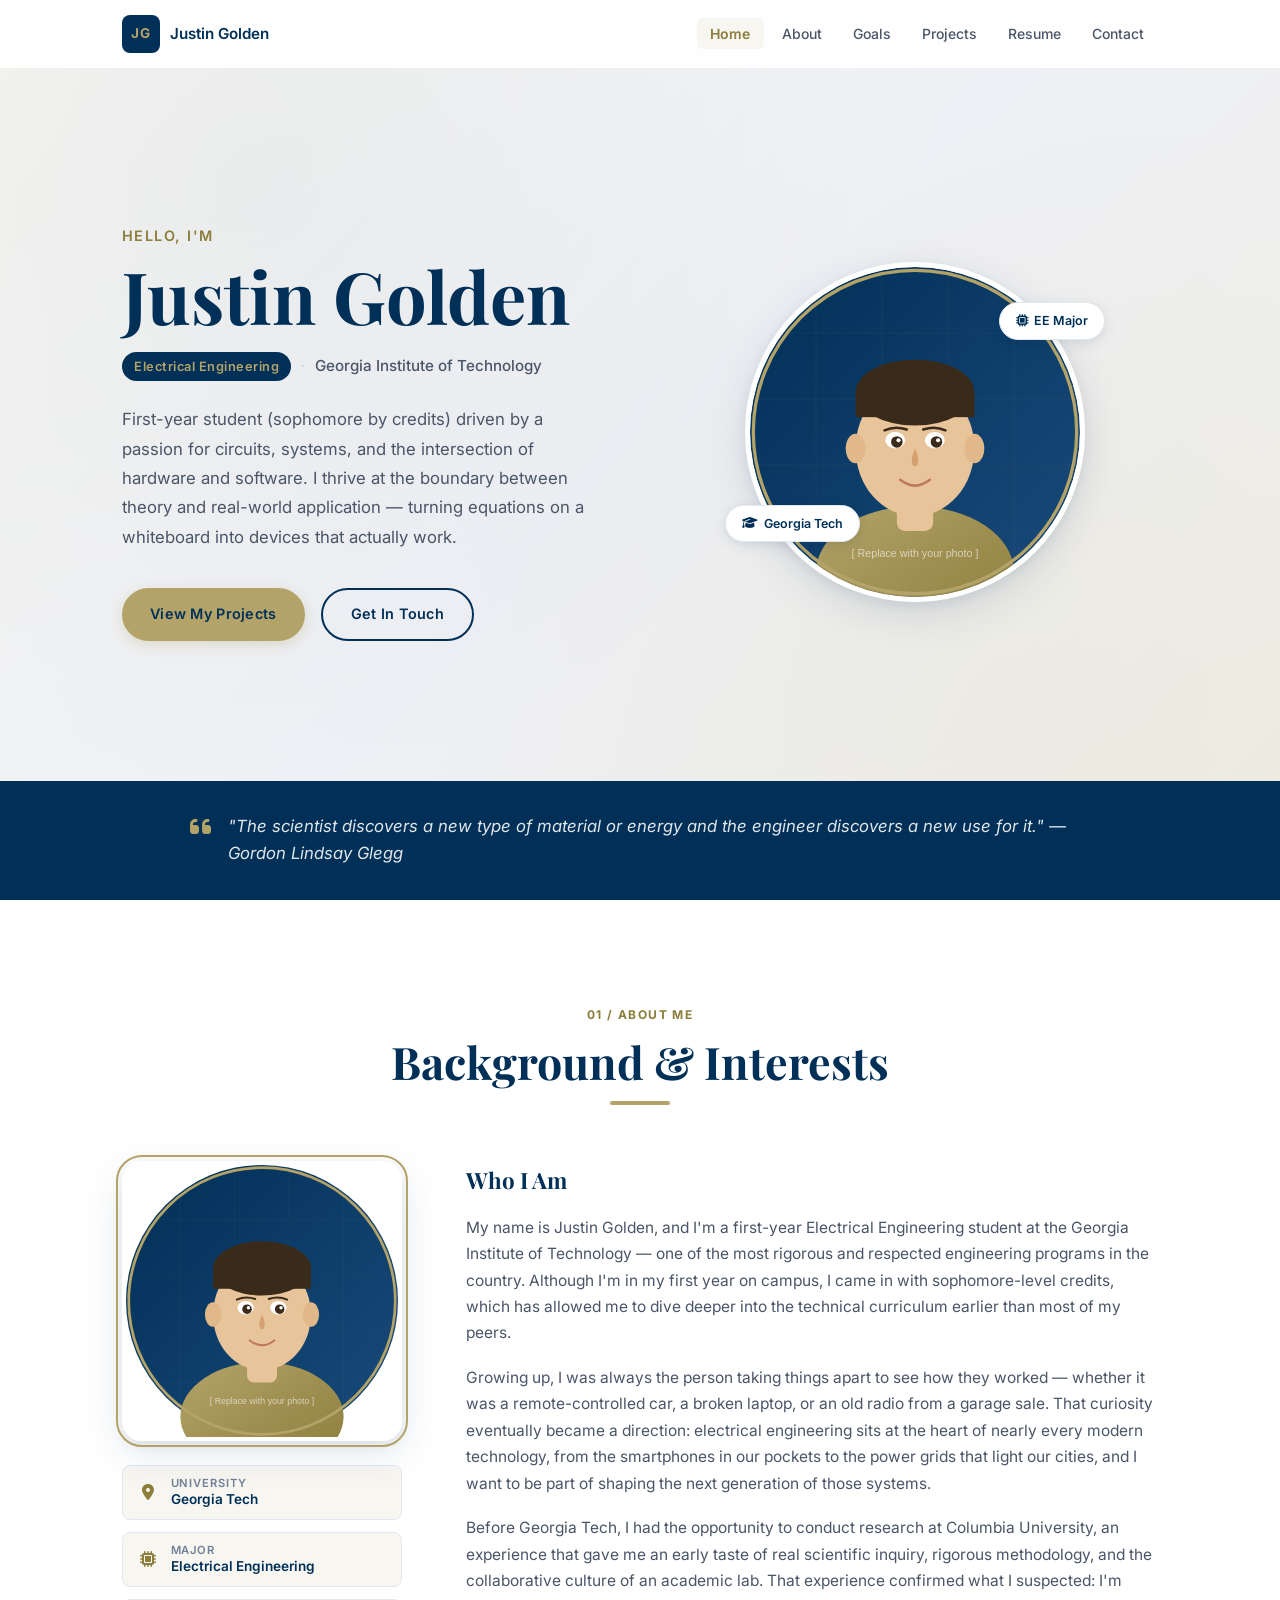
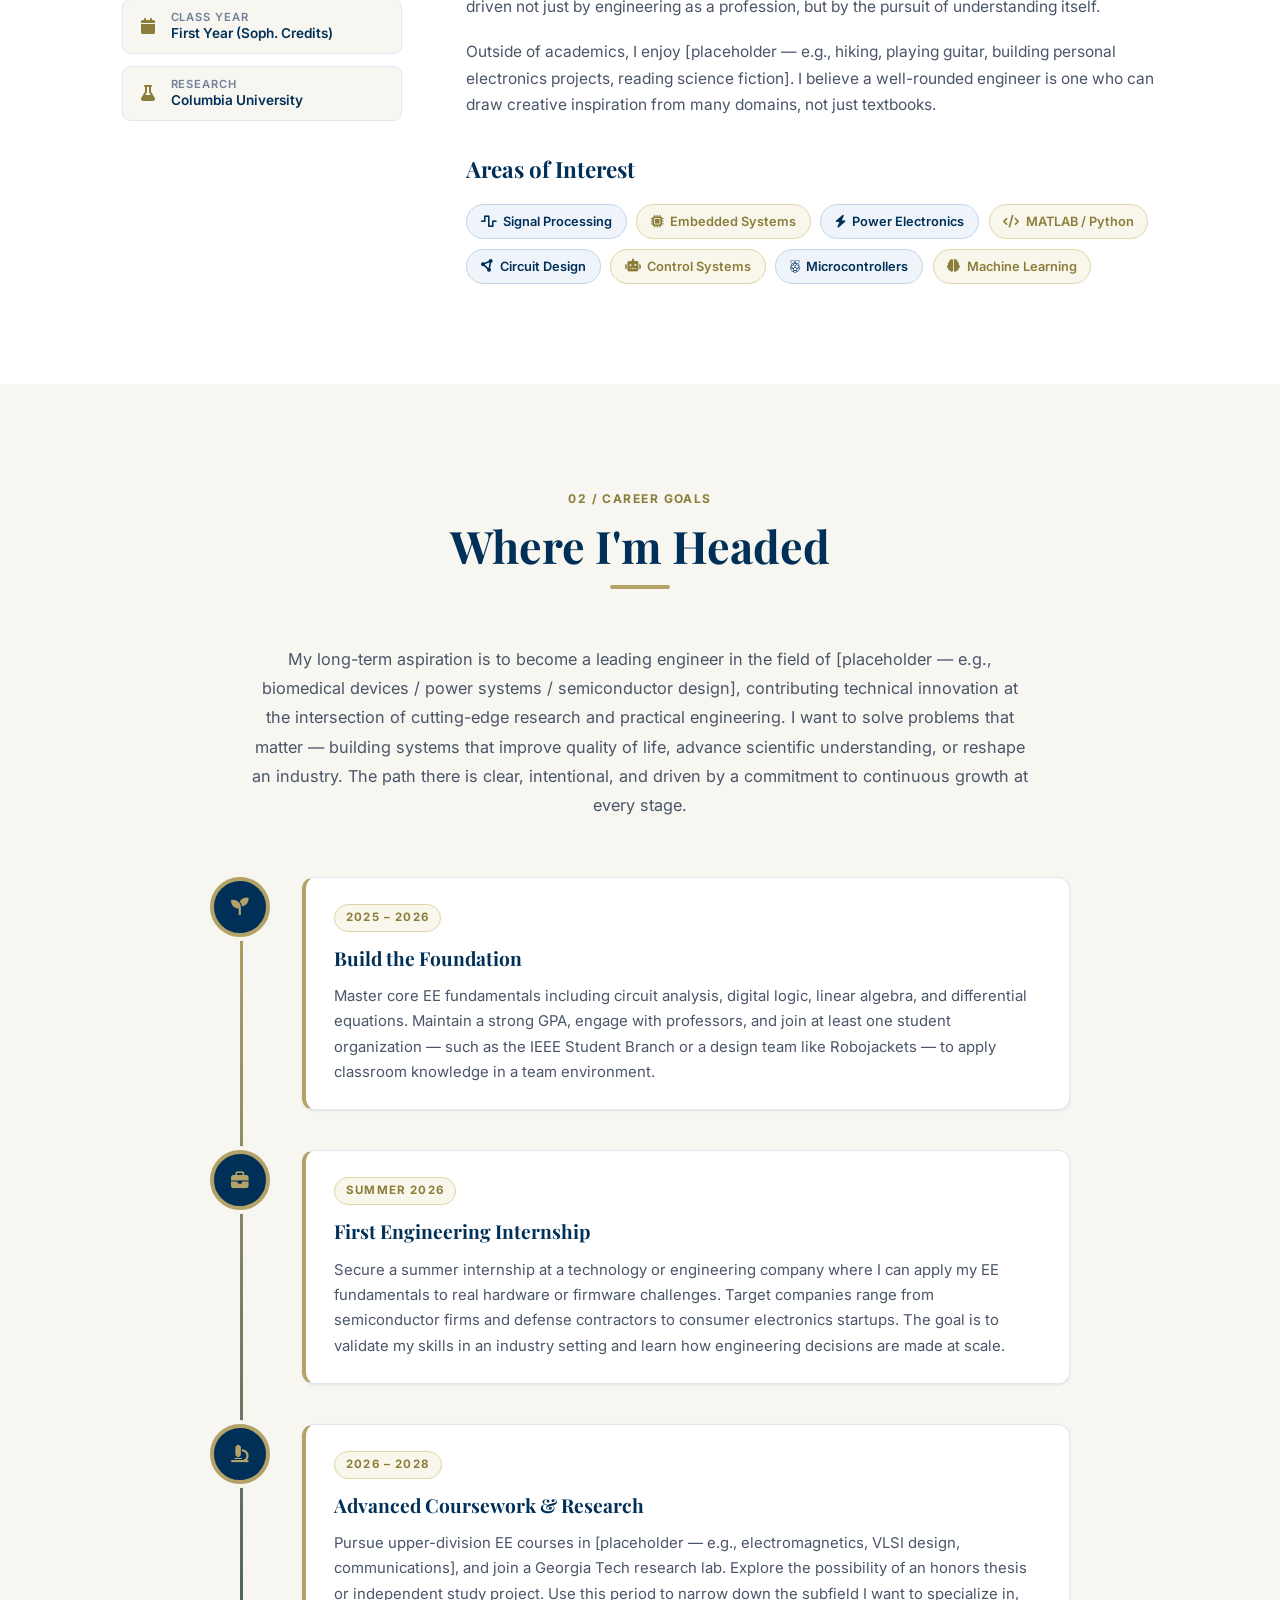
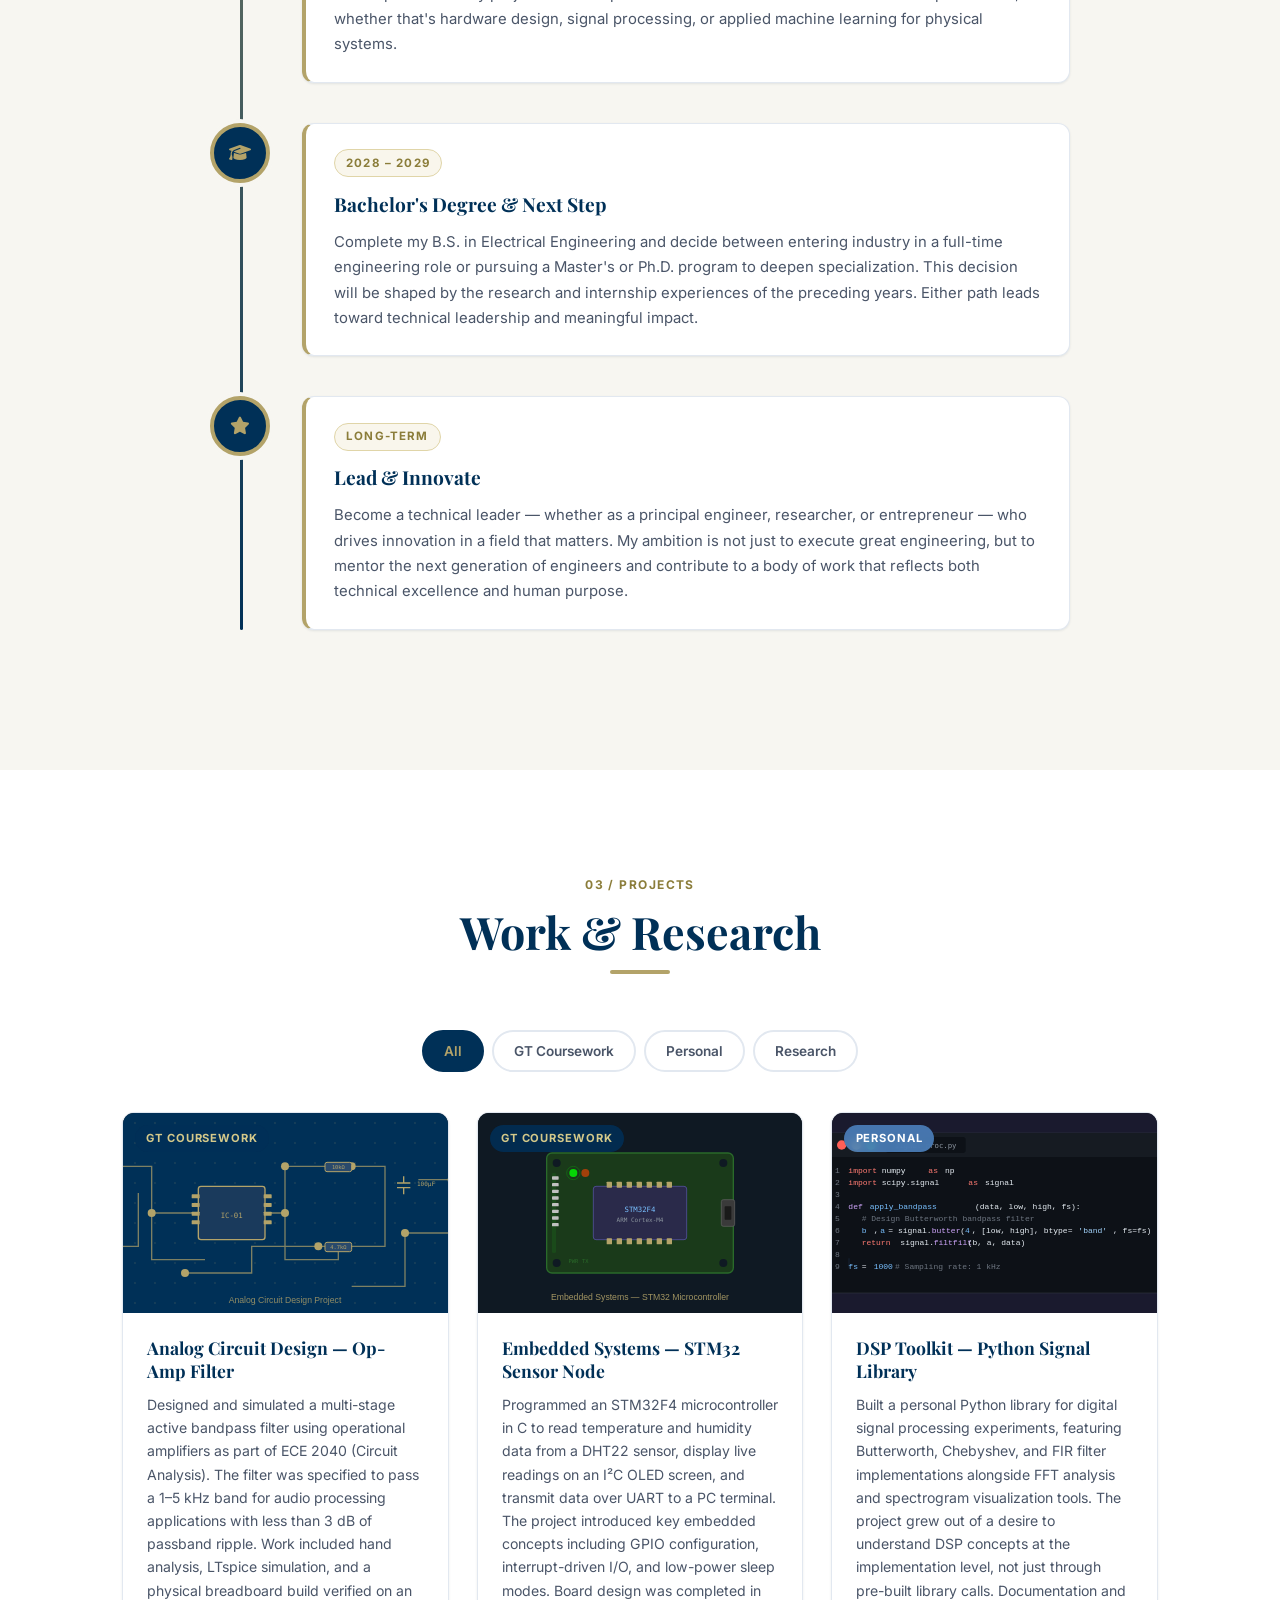
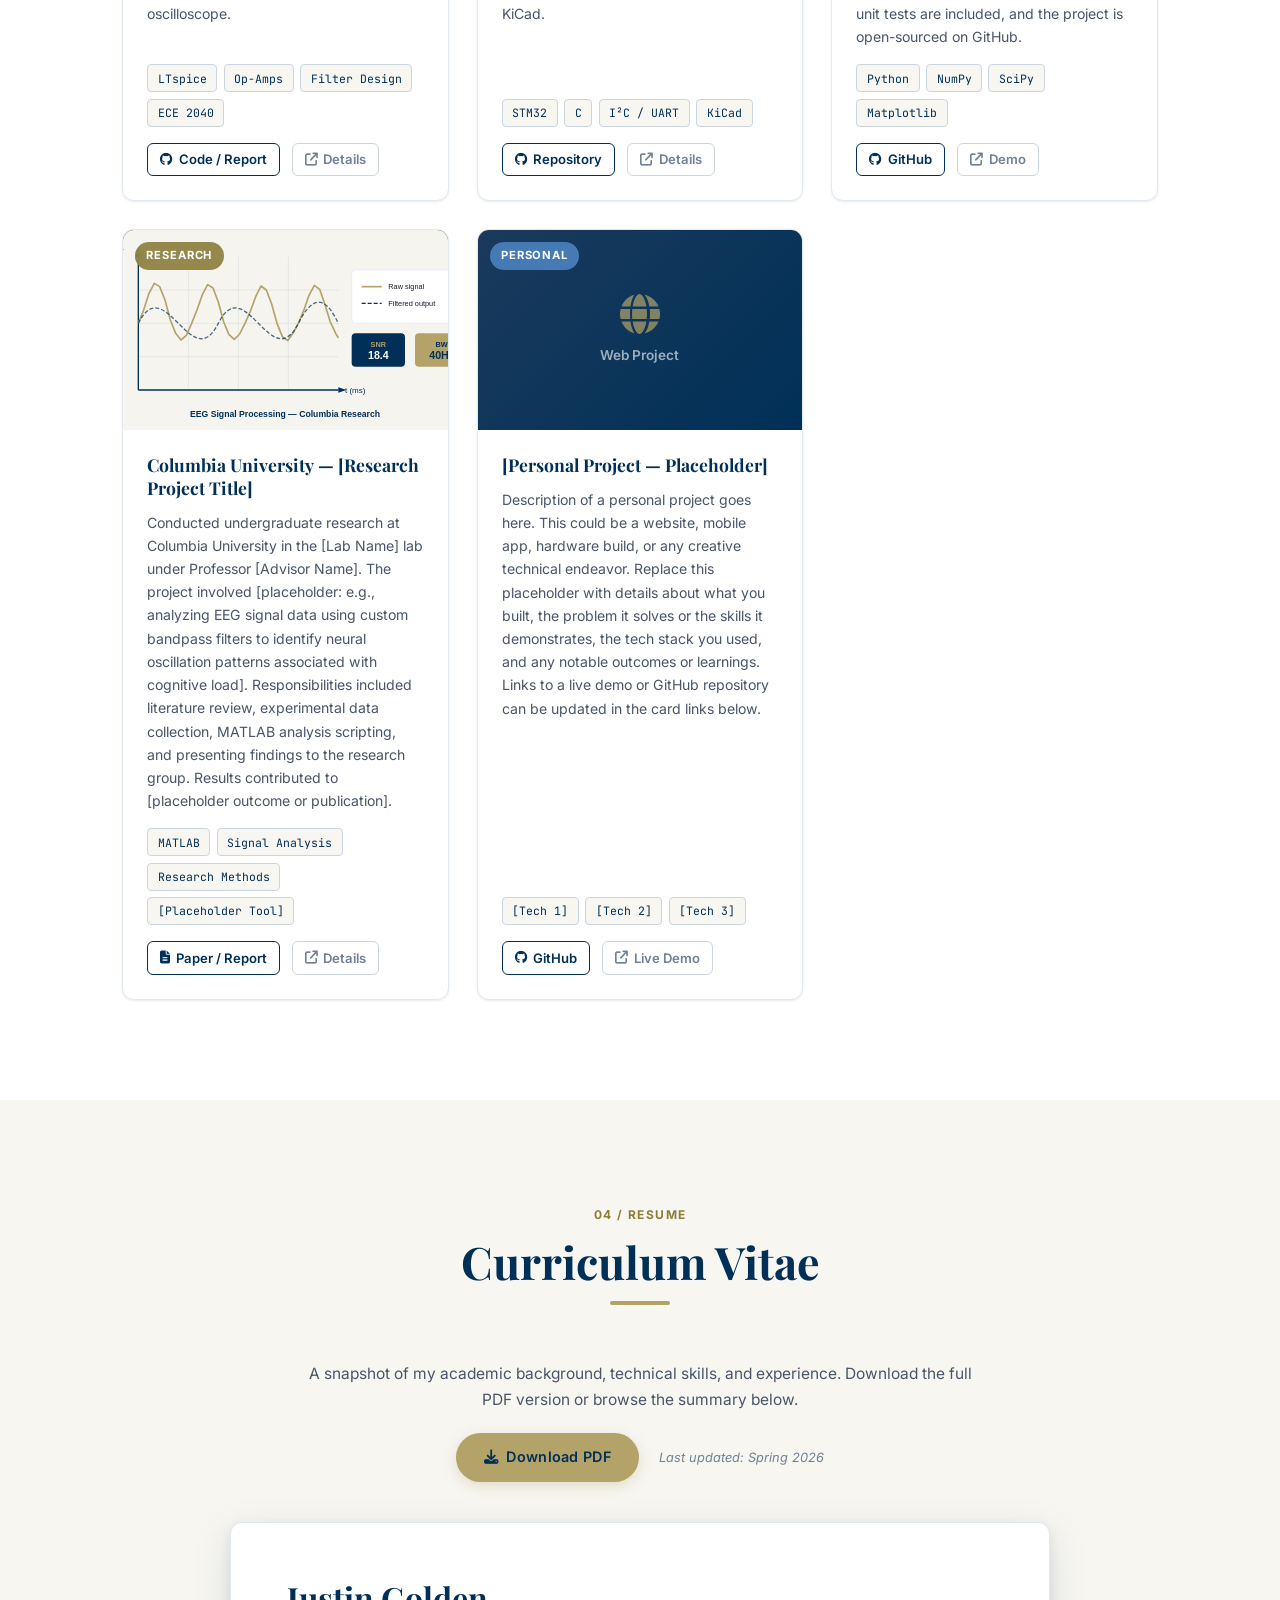
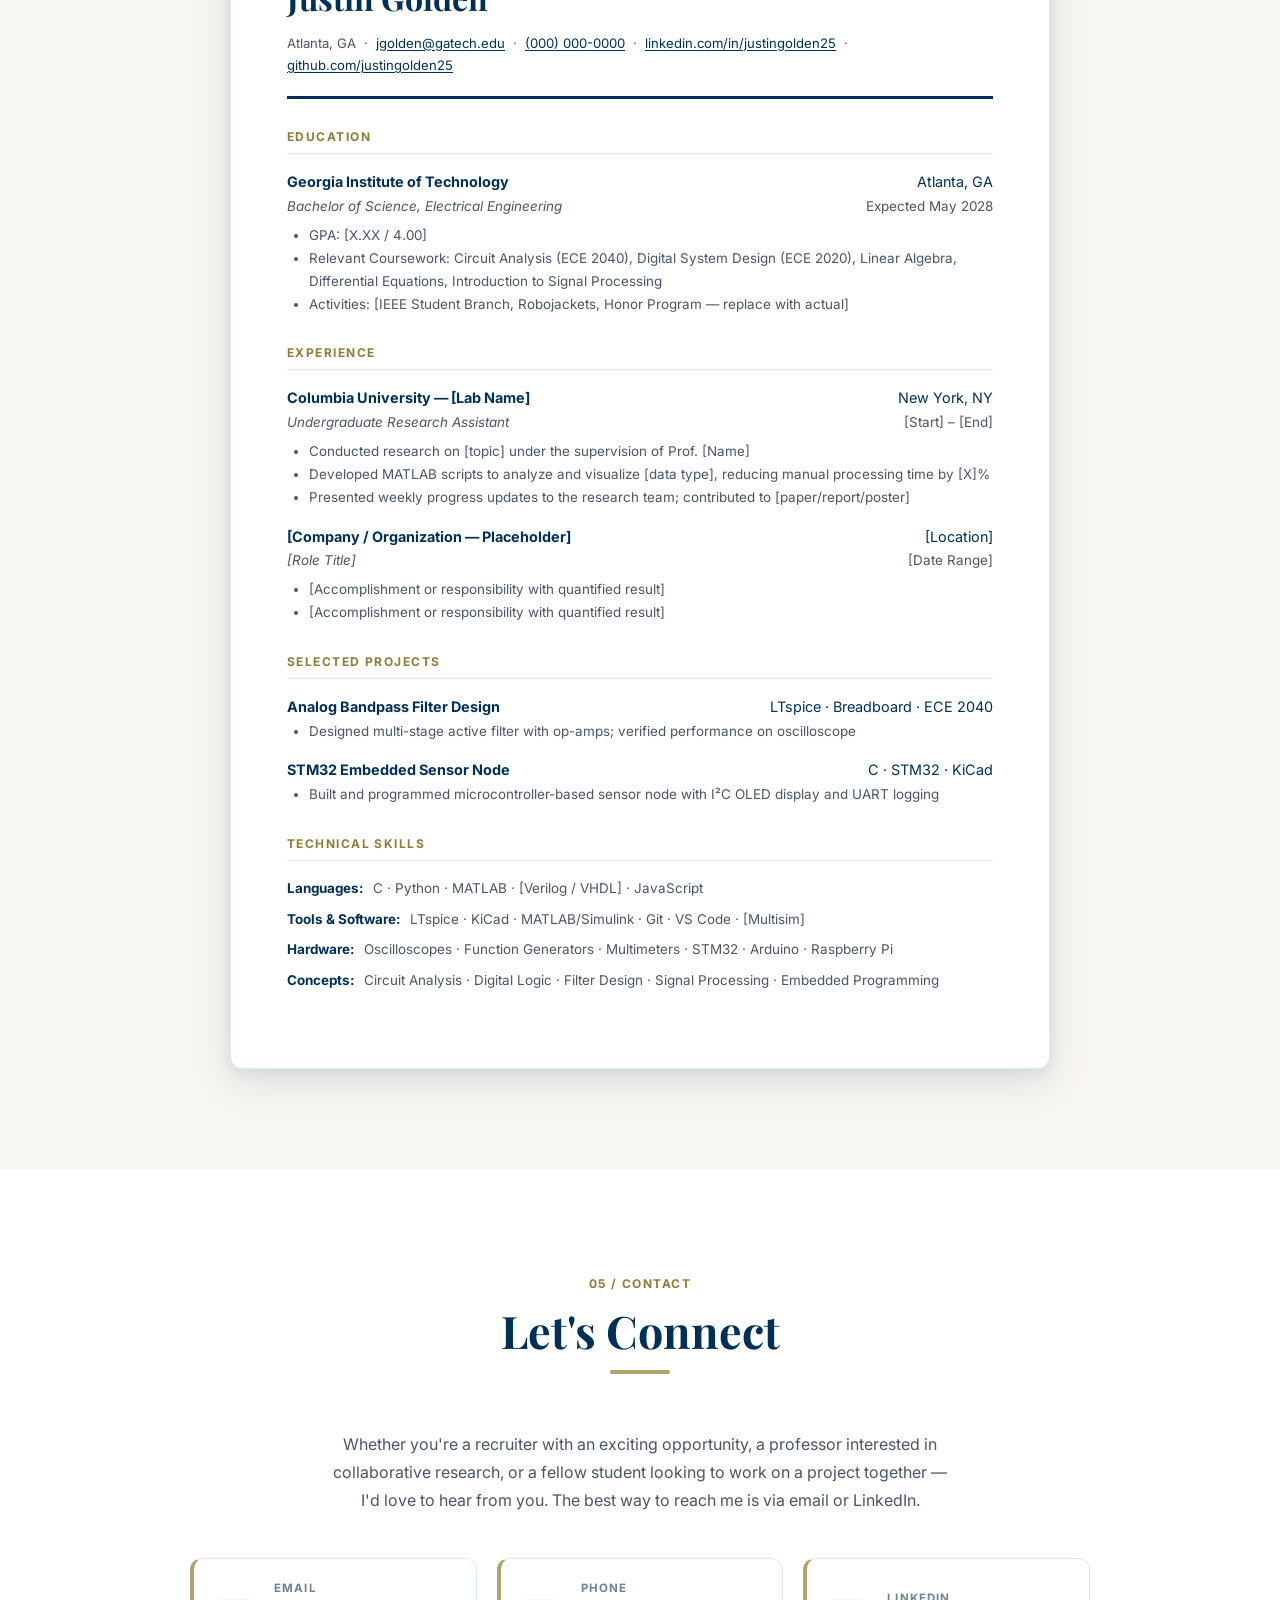
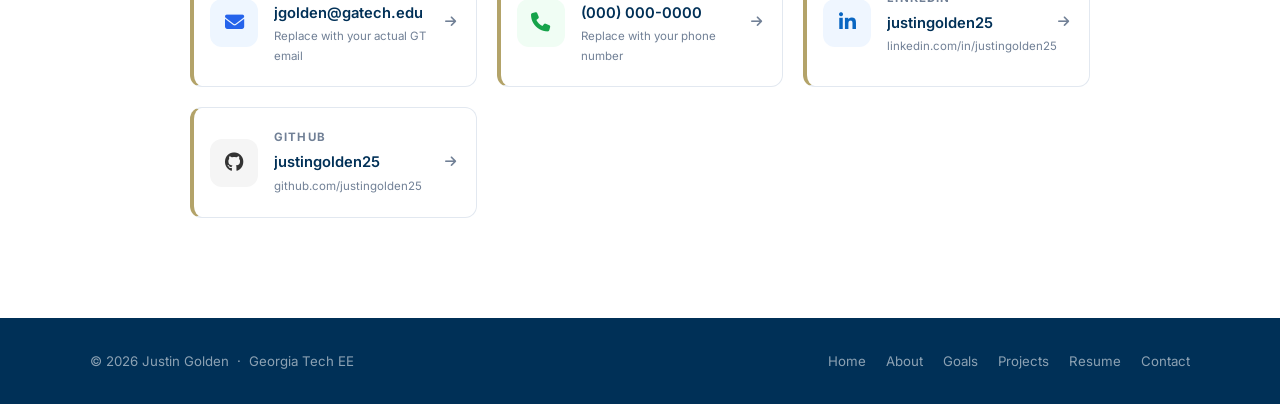
==== index.html @ c434dcad "Initial ePortfolio build" ====
<!DOCTYPE html>
<html lang="en">
<head>
  <meta charset="UTF-8" />
  <meta name="viewport" content="width=device-width, initial-scale=1.0" />
  <title>Justin Golden | EE @ Georgia Tech</title>
  <meta name="description" content="Personal ePortfolio of Justin Golden — Electrical Engineering student at Georgia Institute of Technology." />
  <link rel="preconnect" href="https://fonts.googleapis.com" />
  <link rel="preconnect" href="https://fonts.gstatic.com" crossorigin />
  <link href="https://fonts.googleapis.com/css2?family=Playfair+Display:wght@600;700&family=Inter:wght@400;500;600;700&family=JetBrains+Mono:wght@400;500&display=swap" rel="stylesheet" />
  <link rel="stylesheet" href="https://cdnjs.cloudflare.com/ajax/libs/font-awesome/6.5.0/css/all.min.css" />
  <link rel="stylesheet" href="css/styles.css" />
</head>
<body>

  <!-- ===== NAVBAR ===== -->
  <nav class="navbar" id="navbar">
    <div class="nav-container">
      <a href="#home" class="nav-logo">
        <span class="logo-mark">JG</span>
        <span class="logo-name">Justin Golden</span>
      </a>
      <button class="hamburger" id="hamburger" aria-label="Toggle navigation" aria-expanded="false">
        <span></span><span></span><span></span>
      </button>
      <ul class="nav-links" id="navLinks">
        <li><a href="#home"     class="nav-link" data-section="home">Home</a></li>
        <li><a href="#about"    class="nav-link" data-section="about">About</a></li>
        <li><a href="#goals"    class="nav-link" data-section="goals">Goals</a></li>
        <li><a href="#projects" class="nav-link" data-section="projects">Projects</a></li>
        <li><a href="#resume"   class="nav-link" data-section="resume">Resume</a></li>
        <li><a href="#contact"  class="nav-link" data-section="contact">Contact</a></li>
      </ul>
    </div>
  </nav>

  <!-- ===== HERO / HOME ===== -->
  <section id="home" class="section hero-section">
    <div class="hero-bg-pattern"></div>
    <div class="hero-container">
      <div class="hero-text" data-reveal>
        <p class="hero-greeting">Hello, I'm</p>
        <h1 class="hero-name">Justin Golden</h1>
        <p class="hero-title">
          <span class="title-badge">Electrical Engineering</span>
          <span class="title-sep">·</span>
          Georgia Institute of Technology
        </p>
        <p class="hero-tagline">
          First-year student (sophomore by credits) driven by a passion for circuits, systems,
          and the intersection of hardware and software. I thrive at the boundary between
          theory and real-world application — turning equations on a whiteboard into
          devices that actually work.
        </p>
        <div class="hero-cta">
          <a href="#projects" class="btn btn-primary">View My Projects</a>
          <a href="#contact"  class="btn btn-outline">Get In Touch</a>
        </div>
      </div>
      <div class="hero-image" data-reveal>
        <div class="hero-img-frame">
          <img src="assets/headshot.svg" alt="Justin Golden — profile photo placeholder" class="hero-portrait" />
          <div class="img-badge badge-gt">
            <i class="fa-solid fa-graduation-cap"></i>
            Georgia Tech
          </div>
          <div class="img-badge badge-ee">
            <i class="fa-solid fa-microchip"></i>
            EE Major
          </div>
        </div>
      </div>
    </div>
    <!-- Quote bar -->
    <div class="quote-bar" data-reveal>
      <div class="quote-inner">
        <i class="fa-solid fa-quote-left quote-icon"></i>
        <blockquote>
          "The scientist discovers a new type of material or energy and the engineer discovers a
          new use for it." — Gordon Lindsay Glegg
        </blockquote>
      </div>
    </div>
    <a href="#about" class="scroll-indicator" aria-label="Scroll to About section">
      <i class="fa-solid fa-chevron-down"></i>
    </a>
  </section>

  <!-- ===== ABOUT ME ===== -->
  <section id="about" class="section about-section">
    <div class="container">
      <div class="section-header" data-reveal>
        <span class="section-label">01 / About Me</span>
        <h2 class="section-title">Background &amp; Interests</h2>
      </div>

      <div class="about-grid">
        <!-- Left: Photo + quick stats -->
        <div class="about-left" data-reveal>
          <div class="about-photo-wrap">
            <img src="assets/headshot.svg" alt="Justin Golden" class="about-photo" />
          </div>
          <div class="quick-stats">
            <div class="stat-card">
              <i class="fa-solid fa-location-dot stat-icon"></i>
              <div>
                <p class="stat-label">University</p>
                <p class="stat-value">Georgia Tech</p>
              </div>
            </div>
            <div class="stat-card">
              <i class="fa-solid fa-microchip stat-icon"></i>
              <div>
                <p class="stat-label">Major</p>
                <p class="stat-value">Electrical Engineering</p>
              </div>
            </div>
            <div class="stat-card">
              <i class="fa-solid fa-calendar stat-icon"></i>
              <div>
                <p class="stat-label">Class Year</p>
                <p class="stat-value">First Year (Soph. Credits)</p>
              </div>
            </div>
            <div class="stat-card">
              <i class="fa-solid fa-flask stat-icon"></i>
              <div>
                <p class="stat-label">Research</p>
                <p class="stat-value">Columbia University</p>
              </div>
            </div>
          </div>
        </div>

        <!-- Right: Bio + interests -->
        <div class="about-right" data-reveal>
          <h3 class="about-heading">Who I Am</h3>
          <p class="about-bio">
            My name is Justin Golden, and I'm a first-year Electrical Engineering student at the
            Georgia Institute of Technology — one of the most rigorous and respected engineering
            programs in the country. Although I'm in my first year on campus, I came in with
            sophomore-level credits, which has allowed me to dive deeper into the technical
            curriculum earlier than most of my peers.
          </p>
          <p class="about-bio">
            Growing up, I was always the person taking things apart to see how they worked —
            whether it was a remote-controlled car, a broken laptop, or an old radio from a
            garage sale. That curiosity eventually became a direction: electrical engineering sits
            at the heart of nearly every modern technology, from the smartphones in our pockets
            to the power grids that light our cities, and I want to be part of shaping the next
            generation of those systems.
          </p>
          <p class="about-bio">
            Before Georgia Tech, I had the opportunity to conduct research at Columbia University,
            an experience that gave me an early taste of real scientific inquiry, rigorous methodology,
            and the collaborative culture of an academic lab. That experience confirmed what I
            suspected: I'm driven not just by engineering as a profession, but by the pursuit of
            understanding itself.
          </p>
          <p class="about-bio">
            Outside of academics, I enjoy [placeholder — e.g., hiking, playing guitar, building
            personal electronics projects, reading science fiction]. I believe a well-rounded
            engineer is one who can draw creative inspiration from many domains, not just textbooks.
          </p>

          <h3 class="about-heading" style="margin-top: 2rem;">Areas of Interest</h3>
          <div class="interest-tags">
            <span class="tag tag-blue"><i class="fa-solid fa-wave-square"></i> Signal Processing</span>
            <span class="tag tag-gold"><i class="fa-solid fa-microchip"></i> Embedded Systems</span>
            <span class="tag tag-blue"><i class="fa-solid fa-bolt"></i> Power Electronics</span>
            <span class="tag tag-gold"><i class="fa-solid fa-code"></i> MATLAB / Python</span>
            <span class="tag tag-blue"><i class="fa-solid fa-circle-nodes"></i> Circuit Design</span>
            <span class="tag tag-gold"><i class="fa-solid fa-robot"></i> Control Systems</span>
            <span class="tag tag-blue"><i class="fa-brands fa-raspberry-pi"></i> Microcontrollers</span>
            <span class="tag tag-gold"><i class="fa-solid fa-brain"></i> Machine Learning</span>
          </div>
        </div>
      </div>
    </div>
  </section>

  <!-- ===== CAREER GOALS ===== -->
  <section id="goals" class="section goals-section">
    <div class="container">
      <div class="section-header" data-reveal>
        <span class="section-label">02 / Career Goals</span>
        <h2 class="section-title">Where I'm Headed</h2>
      </div>

      <div class="goals-intro" data-reveal>
        <p>
          My long-term aspiration is to become a leading engineer in the field of
          [placeholder — e.g., biomedical devices / power systems / semiconductor design],
          contributing technical innovation at the intersection of cutting-edge research and
          practical engineering. I want to solve problems that matter — building systems
          that improve quality of life, advance scientific understanding, or reshape an industry.
          The path there is clear, intentional, and driven by a commitment to continuous growth
          at every stage.
        </p>
      </div>

      <!-- Timeline -->
      <div class="timeline" data-reveal>

        <div class="timeline-item">
          <div class="timeline-marker">
            <i class="fa-solid fa-seedling"></i>
          </div>
          <div class="timeline-card">
            <span class="timeline-year">2025 – 2026</span>
            <h3 class="timeline-title">Build the Foundation</h3>
            <p class="timeline-desc">
              Master core EE fundamentals including circuit analysis, digital logic, linear
              algebra, and differential equations. Maintain a strong GPA, engage with professors,
              and join at least one student organization — such as the IEEE Student Branch or
              a design team like Robojackets — to apply classroom knowledge in a team environment.
            </p>
          </div>
        </div>

        <div class="timeline-item">
          <div class="timeline-marker">
            <i class="fa-solid fa-briefcase"></i>
          </div>
          <div class="timeline-card">
            <span class="timeline-year">Summer 2026</span>
            <h3 class="timeline-title">First Engineering Internship</h3>
            <p class="timeline-desc">
              Secure a summer internship at a technology or engineering company where I can
              apply my EE fundamentals to real hardware or firmware challenges. Target companies
              range from semiconductor firms and defense contractors to consumer electronics
              startups. The goal is to validate my skills in an industry setting and learn how
              engineering decisions are made at scale.
            </p>
          </div>
        </div>

        <div class="timeline-item">
          <div class="timeline-marker">
            <i class="fa-solid fa-microscope"></i>
          </div>
          <div class="timeline-card">
            <span class="timeline-year">2026 – 2028</span>
            <h3 class="timeline-title">Advanced Coursework &amp; Research</h3>
            <p class="timeline-desc">
              Pursue upper-division EE courses in [placeholder — e.g., electromagnetics,
              VLSI design, communications], and join a Georgia Tech research lab. Explore
              the possibility of an honors thesis or independent study project. Use this
              period to narrow down the subfield I want to specialize in, whether that's
              hardware design, signal processing, or applied machine learning for physical systems.
            </p>
          </div>
        </div>

        <div class="timeline-item">
          <div class="timeline-marker">
            <i class="fa-solid fa-graduation-cap"></i>
          </div>
          <div class="timeline-card">
            <span class="timeline-year">2028 – 2029</span>
            <h3 class="timeline-title">Bachelor's Degree &amp; Next Step</h3>
            <p class="timeline-desc">
              Complete my B.S. in Electrical Engineering and decide between entering industry
              in a full-time engineering role or pursuing a Master's or Ph.D. program to deepen
              specialization. This decision will be shaped by the research and internship
              experiences of the preceding years. Either path leads toward technical leadership
              and meaningful impact.
            </p>
          </div>
        </div>

        <div class="timeline-item">
          <div class="timeline-marker">
            <i class="fa-solid fa-star"></i>
          </div>
          <div class="timeline-card">
            <span class="timeline-year">Long-Term</span>
            <h3 class="timeline-title">Lead &amp; Innovate</h3>
            <p class="timeline-desc">
              Become a technical leader — whether as a principal engineer, researcher, or
              entrepreneur — who drives innovation in a field that matters. My ambition is
              not just to execute great engineering, but to mentor the next generation of
              engineers and contribute to a body of work that reflects both technical
              excellence and human purpose.
            </p>
          </div>
        </div>

      </div><!-- /timeline -->
    </div>
  </section>

  <!-- ===== PROJECTS ===== -->
  <section id="projects" class="section projects-section">
    <div class="container">
      <div class="section-header" data-reveal>
        <span class="section-label">03 / Projects</span>
        <h2 class="section-title">Work &amp; Research</h2>
      </div>

      <!-- Filter tabs -->
      <div class="filter-tabs" data-reveal>
        <button class="filter-btn active" data-filter="all">All</button>
        <button class="filter-btn" data-filter="coursework">GT Coursework</button>
        <button class="filter-btn" data-filter="personal">Personal</button>
        <button class="filter-btn" data-filter="research">Research</button>
      </div>

      <!-- Project grid -->
      <div class="projects-grid" id="projectsGrid">

        <!-- Project 1: GT Coursework -->
        <article class="project-card" data-category="coursework" data-reveal>
          <div class="card-img-wrap">
            <img src="assets/project-circuit.svg" alt="Analog Circuit Design project" class="card-img" />
            <span class="card-category cat-coursework">GT Coursework</span>
          </div>
          <div class="card-body">
            <h3 class="card-title">Analog Circuit Design — Op-Amp Filter</h3>
            <p class="card-desc">
              Designed and simulated a multi-stage active bandpass filter using operational
              amplifiers as part of ECE 2040 (Circuit Analysis). The filter was specified to
              pass a 1–5 kHz band for audio processing applications with less than 3 dB of
              passband ripple. Work included hand analysis, LTspice simulation, and a physical
              breadboard build verified on an oscilloscope.
            </p>
            <div class="card-tags">
              <span class="tech-tag">LTspice</span>
              <span class="tech-tag">Op-Amps</span>
              <span class="tech-tag">Filter Design</span>
              <span class="tech-tag">ECE 2040</span>
            </div>
            <div class="card-links">
              <a href="#" class="card-link"><i class="fa-brands fa-github"></i> Code / Report</a>
              <a href="#" class="card-link card-link-secondary"><i class="fa-solid fa-arrow-up-right-from-square"></i> Details</a>
            </div>
          </div>
        </article>

        <!-- Project 2: GT Coursework -->
        <article class="project-card" data-category="coursework" data-reveal>
          <div class="card-img-wrap">
            <img src="assets/project-embedded.svg" alt="Embedded Systems project" class="card-img" />
            <span class="card-category cat-coursework">GT Coursework</span>
          </div>
          <div class="card-body">
            <h3 class="card-title">Embedded Systems — STM32 Sensor Node</h3>
            <p class="card-desc">
              Programmed an STM32F4 microcontroller in C to read temperature and humidity
              data from a DHT22 sensor, display live readings on an I²C OLED screen, and
              transmit data over UART to a PC terminal. The project introduced key embedded
              concepts including GPIO configuration, interrupt-driven I/O, and low-power
              sleep modes. Board design was completed in KiCad.
            </p>
            <div class="card-tags">
              <span class="tech-tag">STM32</span>
              <span class="tech-tag">C</span>
              <span class="tech-tag">I²C / UART</span>
              <span class="tech-tag">KiCad</span>
            </div>
            <div class="card-links">
              <a href="#" class="card-link"><i class="fa-brands fa-github"></i> Repository</a>
              <a href="#" class="card-link card-link-secondary"><i class="fa-solid fa-arrow-up-right-from-square"></i> Details</a>
            </div>
          </div>
        </article>

        <!-- Project 3: Personal -->
        <article class="project-card" data-category="personal" data-reveal>
          <div class="card-img-wrap">
            <img src="assets/project-code.svg" alt="Signal Processing personal project" class="card-img" />
            <span class="card-category cat-personal">Personal</span>
          </div>
          <div class="card-body">
            <h3 class="card-title">DSP Toolkit — Python Signal Library</h3>
            <p class="card-desc">
              Built a personal Python library for digital signal processing experiments,
              featuring Butterworth, Chebyshev, and FIR filter implementations alongside
              FFT analysis and spectrogram visualization tools. The project grew out of a
              desire to understand DSP concepts at the implementation level, not just through
              pre-built library calls. Documentation and unit tests are included, and the
              project is open-sourced on GitHub.
            </p>
            <div class="card-tags">
              <span class="tech-tag">Python</span>
              <span class="tech-tag">NumPy</span>
              <span class="tech-tag">SciPy</span>
              <span class="tech-tag">Matplotlib</span>
            </div>
            <div class="card-links">
              <a href="https://github.com/justingolden25" class="card-link" target="_blank" rel="noopener"><i class="fa-brands fa-github"></i> GitHub</a>
              <a href="#" class="card-link card-link-secondary"><i class="fa-solid fa-arrow-up-right-from-square"></i> Demo</a>
            </div>
          </div>
        </article>

        <!-- Project 4: Research -->
        <article class="project-card" data-category="research" data-reveal>
          <div class="card-img-wrap">
            <img src="assets/project-research.svg" alt="Columbia University research project" class="card-img" />
            <span class="card-category cat-research">Research</span>
          </div>
          <div class="card-body">
            <h3 class="card-title">Columbia University — [Research Project Title]</h3>
            <p class="card-desc">
              Conducted undergraduate research at Columbia University in the
              [Lab Name] lab under Professor [Advisor Name]. The project involved
              [placeholder: e.g., analyzing EEG signal data using custom bandpass filters
              to identify neural oscillation patterns associated with cognitive load].
              Responsibilities included literature review, experimental data collection,
              MATLAB analysis scripting, and presenting findings to the research group.
              Results contributed to [placeholder outcome or publication].
            </p>
            <div class="card-tags">
              <span class="tech-tag">MATLAB</span>
              <span class="tech-tag">Signal Analysis</span>
              <span class="tech-tag">Research Methods</span>
              <span class="tech-tag">[Placeholder Tool]</span>
            </div>
            <div class="card-links">
              <a href="#" class="card-link"><i class="fa-solid fa-file-lines"></i> Paper / Report</a>
              <a href="#" class="card-link card-link-secondary"><i class="fa-solid fa-arrow-up-right-from-square"></i> Details</a>
            </div>
          </div>
        </article>

        <!-- Project 5: Personal -->
        <article class="project-card" data-category="personal" data-reveal>
          <div class="card-img-wrap">
            <div class="card-img-placeholder placeholder-web">
              <i class="fa-solid fa-globe placeholder-icon"></i>
              <span>Web Project</span>
            </div>
            <span class="card-category cat-personal">Personal</span>
          </div>
          <div class="card-body">
            <h3 class="card-title">[Personal Project — Placeholder]</h3>
            <p class="card-desc">
              Description of a personal project goes here. This could be a website,
              mobile app, hardware build, or any creative technical endeavor. Replace this
              placeholder with details about what you built, the problem it solves or
              the skills it demonstrates, the tech stack you used, and any notable outcomes
              or learnings. Links to a live demo or GitHub repository can be updated in the
              card links below.
            </p>
            <div class="card-tags">
              <span class="tech-tag">[Tech 1]</span>
              <span class="tech-tag">[Tech 2]</span>
              <span class="tech-tag">[Tech 3]</span>
            </div>
            <div class="card-links">
              <a href="https://github.com/justingolden25" class="card-link" target="_blank" rel="noopener"><i class="fa-brands fa-github"></i> GitHub</a>
              <a href="#" class="card-link card-link-secondary"><i class="fa-solid fa-arrow-up-right-from-square"></i> Live Demo</a>
            </div>
          </div>
        </article>

      </div><!-- /projects-grid -->
    </div>
  </section>

  <!-- ===== RESUME ===== -->
  <section id="resume" class="section resume-section">
    <div class="container">
      <div class="section-header" data-reveal>
        <span class="section-label">04 / Resume</span>
        <h2 class="section-title">Curriculum Vitae</h2>
      </div>

      <div class="resume-intro" data-reveal>
        <p>
          A snapshot of my academic background, technical skills, and experience.
          Download the full PDF version or browse the summary below.
        </p>
        <div class="resume-actions">
          <a href="assets/justin-golden-resume.pdf" download class="btn btn-primary">
            <i class="fa-solid fa-download"></i> Download PDF
          </a>
          <span class="resume-updated">Last updated: Spring 2026</span>
        </div>
      </div>

      <!-- Resume preview card -->
      <div class="resume-card" data-reveal>
        <div class="resume-doc">

          <!-- Resume header -->
          <div class="rdoc-header">
            <h2 class="rdoc-name">Justin Golden</h2>
            <p class="rdoc-contact-line">
              Atlanta, GA &nbsp;·&nbsp;
              <a href="mailto:jgolden@gatech.edu">jgolden@gatech.edu</a> &nbsp;·&nbsp;
              <a href="tel:+10000000000">(000) 000-0000</a> &nbsp;·&nbsp;
              <a href="https://linkedin.com/in/justingolden25" target="_blank" rel="noopener">linkedin.com/in/justingolden25</a> &nbsp;·&nbsp;
              <a href="https://github.com/justingolden25" target="_blank" rel="noopener">github.com/justingolden25</a>
            </p>
          </div>

          <!-- Education -->
          <div class="rdoc-section">
            <h3 class="rdoc-section-title">Education</h3>
            <div class="rdoc-entry">
              <div class="rdoc-entry-header">
                <strong>Georgia Institute of Technology</strong>
                <span>Atlanta, GA</span>
              </div>
              <div class="rdoc-entry-sub">
                <em>Bachelor of Science, Electrical Engineering</em>
                <span>Expected May 2028</span>
              </div>
              <ul class="rdoc-list">
                <li>GPA: [X.XX / 4.00]</li>
                <li>Relevant Coursework: Circuit Analysis (ECE 2040), Digital System Design (ECE 2020),
                    Linear Algebra, Differential Equations, Introduction to Signal Processing</li>
                <li>Activities: [IEEE Student Branch, Robojackets, Honor Program — replace with actual]</li>
              </ul>
            </div>
          </div>

          <!-- Experience -->
          <div class="rdoc-section">
            <h3 class="rdoc-section-title">Experience</h3>
            <div class="rdoc-entry">
              <div class="rdoc-entry-header">
                <strong>Columbia University — [Lab Name]</strong>
                <span>New York, NY</span>
              </div>
              <div class="rdoc-entry-sub">
                <em>Undergraduate Research Assistant</em>
                <span>[Start] – [End]</span>
              </div>
              <ul class="rdoc-list">
                <li>Conducted research on [topic] under the supervision of Prof. [Name]</li>
                <li>Developed MATLAB scripts to analyze and visualize [data type], reducing manual processing time by [X]%</li>
                <li>Presented weekly progress updates to the research team; contributed to [paper/report/poster]</li>
              </ul>
            </div>
            <div class="rdoc-entry">
              <div class="rdoc-entry-header">
                <strong>[Company / Organization — Placeholder]</strong>
                <span>[Location]</span>
              </div>
              <div class="rdoc-entry-sub">
                <em>[Role Title]</em>
                <span>[Date Range]</span>
              </div>
              <ul class="rdoc-list">
                <li>[Accomplishment or responsibility with quantified result]</li>
                <li>[Accomplishment or responsibility with quantified result]</li>
              </ul>
            </div>
          </div>

          <!-- Projects (condensed) -->
          <div class="rdoc-section">
            <h3 class="rdoc-section-title">Selected Projects</h3>
            <div class="rdoc-entry">
              <div class="rdoc-entry-header">
                <strong>Analog Bandpass Filter Design</strong>
                <span>LTspice · Breadboard · ECE 2040</span>
              </div>
              <ul class="rdoc-list">
                <li>Designed multi-stage active filter with op-amps; verified performance on oscilloscope</li>
              </ul>
            </div>
            <div class="rdoc-entry">
              <div class="rdoc-entry-header">
                <strong>STM32 Embedded Sensor Node</strong>
                <span>C · STM32 · KiCad</span>
              </div>
              <ul class="rdoc-list">
                <li>Built and programmed microcontroller-based sensor node with I²C OLED display and UART logging</li>
              </ul>
            </div>
          </div>

          <!-- Skills -->
          <div class="rdoc-section">
            <h3 class="rdoc-section-title">Technical Skills</h3>
            <div class="rdoc-skills-grid">
              <div class="rdoc-skill-group">
                <strong>Languages:</strong>
                <span>C · Python · MATLAB · [Verilog / VHDL] · JavaScript</span>
              </div>
              <div class="rdoc-skill-group">
                <strong>Tools &amp; Software:</strong>
                <span>LTspice · KiCad · MATLAB/Simulink · Git · VS Code · [Multisim]</span>
              </div>
              <div class="rdoc-skill-group">
                <strong>Hardware:</strong>
                <span>Oscilloscopes · Function Generators · Multimeters · STM32 · Arduino · Raspberry Pi</span>
              </div>
              <div class="rdoc-skill-group">
                <strong>Concepts:</strong>
                <span>Circuit Analysis · Digital Logic · Filter Design · Signal Processing · Embedded Programming</span>
              </div>
            </div>
          </div>

        </div><!-- /resume-doc -->
      </div><!-- /resume-card -->

    </div>
  </section>

  <!-- ===== CONTACT ===== -->
  <section id="contact" class="section contact-section">
    <div class="container">
      <div class="section-header" data-reveal>
        <span class="section-label">05 / Contact</span>
        <h2 class="section-title">Let's Connect</h2>
      </div>

      <p class="contact-intro" data-reveal>
        Whether you're a recruiter with an exciting opportunity, a professor interested in
        collaborative research, or a fellow student looking to work on a project together —
        I'd love to hear from you. The best way to reach me is via email or LinkedIn.
      </p>

      <div class="contact-grid" data-reveal>

        <a href="mailto:jgolden@gatech.edu" class="contact-card">
          <div class="contact-icon-wrap email-icon">
            <i class="fa-solid fa-envelope"></i>
          </div>
          <div class="contact-info">
            <p class="contact-type">Email</p>
            <p class="contact-value">jgolden@gatech.edu</p>
            <p class="contact-note">Replace with your actual GT email</p>
          </div>
          <i class="fa-solid fa-arrow-right contact-arrow"></i>
        </a>

        <a href="tel:+10000000000" class="contact-card">
          <div class="contact-icon-wrap phone-icon">
            <i class="fa-solid fa-phone"></i>
          </div>
          <div class="contact-info">
            <p class="contact-type">Phone</p>
            <p class="contact-value">(000) 000-0000</p>
            <p class="contact-note">Replace with your phone number</p>
          </div>
          <i class="fa-solid fa-arrow-right contact-arrow"></i>
        </a>

        <a href="https://linkedin.com/in/justingolden25" target="_blank" rel="noopener" class="contact-card">
          <div class="contact-icon-wrap linkedin-icon">
            <i class="fa-brands fa-linkedin-in"></i>
          </div>
          <div class="contact-info">
            <p class="contact-type">LinkedIn</p>
            <p class="contact-value">justingolden25</p>
            <p class="contact-note">linkedin.com/in/justingolden25</p>
          </div>
          <i class="fa-solid fa-arrow-right contact-arrow"></i>
        </a>

        <a href="https://github.com/justingolden25" target="_blank" rel="noopener" class="contact-card">
          <div class="contact-icon-wrap github-icon">
            <i class="fa-brands fa-github"></i>
          </div>
          <div class="contact-info">
            <p class="contact-type">GitHub</p>
            <p class="contact-value">justingolden25</p>
            <p class="contact-note">github.com/justingolden25</p>
          </div>
          <i class="fa-solid fa-arrow-right contact-arrow"></i>
        </a>

      </div><!-- /contact-grid -->
    </div>
  </section>

  <!-- ===== FOOTER ===== -->
  <footer class="footer">
    <div class="footer-inner">
      <p class="footer-copy">&copy; 2026 Justin Golden &nbsp;·&nbsp; Georgia Tech EE</p>
      <nav class="footer-nav">
        <a href="#home">Home</a>
        <a href="#about">About</a>
        <a href="#goals">Goals</a>
        <a href="#projects">Projects</a>
        <a href="#resume">Resume</a>
        <a href="#contact">Contact</a>
      </nav>
    </div>
  </footer>

  <script src="js/main.js"></script>
</body>
</html>
---- css/styles.css ----
/* ============================================================
   Justin Golden — ePortfolio Stylesheet
   Georgia Tech EE · justingolden25.github.io
   ============================================================ */

/* ── Custom Properties ─────────────────────────────────────── */
:root {
  --gt-gold:        #B3A369;
  --gt-gold-dark:   #8B7D3A;
  --gt-gold-light:  #D4C98A;
  --gt-navy:        #003057;
  --gt-navy-mid:    #1a4a7a;
  --gt-blue:        #4F86C6;

  --bg:             #FFFFFF;
  --bg-alt:         #F7F6F1;
  --bg-card:        #FFFFFF;
  --bg-dark:        #0f1923;

  --text:           #1A1A2E;
  --text-mid:       #4A5568;
  --text-muted:     #718096;
  --border:         #E2E8F0;
  --border-dark:    #CBD5E0;

  --shadow-sm:  0 1px 3px rgba(0,48,87,.06), 0 1px 2px rgba(0,48,87,.04);
  --shadow:     0 4px 16px rgba(0,48,87,.08), 0 2px 6px rgba(0,48,87,.05);
  --shadow-lg:  0 12px 40px rgba(0,48,87,.12), 0 4px 12px rgba(0,48,87,.07);

  --radius:     12px;
  --radius-sm:  8px;
  --radius-lg:  20px;

  --nav-h:      68px;

  --font-body:    'Inter', system-ui, sans-serif;
  --font-heading: 'Playfair Display', Georgia, serif;
  --font-mono:    'JetBrains Mono', 'Courier New', monospace;

  --transition: 220ms ease;
}

/* ── Reset & Base ───────────────────────────────────────────── */
*, *::before, *::after { box-sizing: border-box; margin: 0; padding: 0; }

html {
  scroll-behavior: smooth;
  scroll-padding-top: var(--nav-h);
}

body {
  font-family: var(--font-body);
  font-size: 16px;
  line-height: 1.7;
  color: var(--text);
  background: var(--bg);
  -webkit-font-smoothing: antialiased;
}

img { display: block; max-width: 100%; }
a  { color: inherit; text-decoration: none; }
ul { list-style: none; }
button { cursor: pointer; border: none; background: none; font: inherit; }

/* ── Layout Utilities ───────────────────────────────────────── */
.container {
  max-width: 1100px;
  margin: 0 auto;
  padding: 0 2rem;
}

.section {
  padding: 100px 0;
}

/* ── Scroll Reveal ──────────────────────────────────────────── */
[data-reveal] {
  opacity: 0;
  transform: translateY(24px);
  transition: opacity 0.6s ease, transform 0.6s ease;
}
[data-reveal].visible {
  opacity: 1;
  transform: translateY(0);
}

/* ── Buttons ────────────────────────────────────────────────── */
.btn {
  display: inline-flex;
  align-items: center;
  gap: .5rem;
  padding: .75rem 1.75rem;
  border-radius: 50px;
  font-weight: 600;
  font-size: .9rem;
  letter-spacing: .02em;
  transition: all var(--transition);
  white-space: nowrap;
}
.btn-primary {
  background: var(--gt-gold);
  color: var(--gt-navy);
  box-shadow: 0 4px 14px rgba(179,163,105,.3);
}
.btn-primary:hover {
  background: var(--gt-gold-dark);
  transform: translateY(-2px);
  box-shadow: 0 6px 20px rgba(179,163,105,.4);
}
.btn-outline {
  background: transparent;
  color: var(--gt-navy);
  border: 2px solid var(--gt-navy);
}
.btn-outline:hover {
  background: var(--gt-navy);
  color: #fff;
  transform: translateY(-2px);
}

/* ── Section Headers ────────────────────────────────────────── */
.section-header {
  text-align: center;
  margin-bottom: 3.5rem;
}
.section-label {
  display: inline-block;
  font-size: .75rem;
  font-weight: 700;
  letter-spacing: .12em;
  text-transform: uppercase;
  color: var(--gt-gold-dark);
  margin-bottom: .6rem;
}
.section-title {
  font-family: var(--font-heading);
  font-size: clamp(2rem, 4vw, 2.8rem);
  color: var(--gt-navy);
  line-height: 1.2;
}
.section-title::after {
  content: '';
  display: block;
  width: 60px;
  height: 4px;
  background: var(--gt-gold);
  border-radius: 2px;
  margin: .75rem auto 0;
}

/* ============================================================
   NAVBAR
   ============================================================ */
.navbar {
  position: fixed;
  top: 0; left: 0; right: 0;
  height: var(--nav-h);
  z-index: 1000;
  background: rgba(255,255,255,0.92);
  backdrop-filter: blur(12px);
  -webkit-backdrop-filter: blur(12px);
  border-bottom: 1px solid transparent;
  transition: border-color var(--transition), box-shadow var(--transition);
}
.navbar.scrolled {
  border-bottom-color: var(--border);
  box-shadow: var(--shadow-sm);
}
.nav-container {
  max-width: 1100px;
  margin: 0 auto;
  padding: 0 2rem;
  height: 100%;
  display: flex;
  align-items: center;
  justify-content: space-between;
}
.nav-logo {
  display: flex;
  align-items: center;
  gap: .65rem;
  text-decoration: none;
}
.logo-mark {
  display: inline-flex;
  align-items: center;
  justify-content: center;
  width: 38px; height: 38px;
  background: var(--gt-navy);
  color: var(--gt-gold);
  font-weight: 700;
  font-size: .85rem;
  letter-spacing: .04em;
  border-radius: 8px;
  flex-shrink: 0;
}
.logo-name {
  font-weight: 600;
  font-size: .95rem;
  color: var(--gt-navy);
}
.nav-links {
  display: flex;
  align-items: center;
  gap: .25rem;
}
.nav-link {
  padding: .45rem .85rem;
  border-radius: 6px;
  font-size: .875rem;
  font-weight: 500;
  color: var(--text-mid);
  transition: color var(--transition), background var(--transition);
}
.nav-link:hover,
.nav-link.active {
  color: var(--gt-navy);
  background: var(--bg-alt);
}
.nav-link.active {
  color: var(--gt-gold-dark);
  font-weight: 600;
}
.hamburger {
  display: none;
  flex-direction: column;
  gap: 5px;
  padding: 6px;
}
.hamburger span {
  display: block;
  width: 22px; height: 2px;
  background: var(--gt-navy);
  border-radius: 2px;
  transition: transform var(--transition), opacity var(--transition);
}
.hamburger.open span:nth-child(1) { transform: translateY(7px) rotate(45deg); }
.hamburger.open span:nth-child(2) { opacity: 0; }
.hamburger.open span:nth-child(3) { transform: translateY(-7px) rotate(-45deg); }

/* ============================================================
   HERO SECTION
   ============================================================ */
.hero-section {
  min-height: 100vh;
  background: linear-gradient(135deg, #f7f6f1 0%, #eef0f5 50%, #f0ede3 100%);
  padding: 0;
  display: flex;
  flex-direction: column;
  position: relative;
  overflow: hidden;
}
.hero-bg-pattern {
  position: absolute;
  inset: 0;
  background-image:
    radial-gradient(circle at 20% 20%, rgba(0,48,87,.04) 0%, transparent 50%),
    radial-gradient(circle at 80% 80%, rgba(179,163,105,.06) 0%, transparent 50%);
  pointer-events: none;
}
.hero-container {
  flex: 1;
  display: grid;
  grid-template-columns: 1fr 1fr;
  align-items: center;
  max-width: 1100px;
  margin: 0 auto;
  padding: calc(var(--nav-h) + 3rem) 2rem 2rem;
  gap: 4rem;
}
.hero-greeting {
  font-size: .9rem;
  font-weight: 600;
  letter-spacing: .1em;
  text-transform: uppercase;
  color: var(--gt-gold-dark);
  margin-bottom: .5rem;
}
.hero-name {
  font-family: var(--font-heading);
  font-size: clamp(2.8rem, 6vw, 4.5rem);
  color: var(--gt-navy);
  line-height: 1.1;
  margin-bottom: 1rem;
}
.hero-title {
  display: flex;
  align-items: center;
  gap: .6rem;
  margin-bottom: 1.5rem;
  color: var(--text-mid);
  font-size: .95rem;
  font-weight: 500;
  flex-wrap: wrap;
}
.title-badge {
  background: var(--gt-navy);
  color: var(--gt-gold);
  padding: .25rem .75rem;
  border-radius: 50px;
  font-size: .8rem;
  font-weight: 600;
  letter-spacing: .04em;
}
.title-sep {
  color: var(--border-dark);
}
.hero-tagline {
  font-size: 1.05rem;
  color: var(--text-mid);
  line-height: 1.75;
  max-width: 520px;
  margin-bottom: 2.25rem;
}
.hero-cta {
  display: flex;
  gap: 1rem;
  flex-wrap: wrap;
}

/* Hero image */
.hero-image {
  display: flex;
  justify-content: center;
}
.hero-img-frame {
  position: relative;
  width: 340px;
}
.hero-portrait {
  width: 100%;
  border-radius: 50%;
  box-shadow: var(--shadow-lg);
  border: 5px solid white;
}
.img-badge {
  position: absolute;
  background: white;
  border-radius: 50px;
  padding: .45rem 1rem;
  font-size: .78rem;
  font-weight: 600;
  box-shadow: var(--shadow);
  display: flex;
  align-items: center;
  gap: .4rem;
  color: var(--gt-navy);
  border: 1px solid var(--border);
}
.badge-gt {
  bottom: 60px;
  left: -20px;
}
.badge-ee {
  top: 40px;
  right: -20px;
}

/* Quote bar */
.quote-bar {
  background: var(--gt-navy);
  padding: 2rem;
}
.quote-inner {
  max-width: 900px;
  margin: 0 auto;
  display: flex;
  align-items: flex-start;
  gap: 1rem;
}
.quote-icon {
  color: var(--gt-gold);
  font-size: 1.5rem;
  flex-shrink: 0;
  margin-top: .15rem;
}
blockquote {
  font-style: italic;
  font-size: 1.05rem;
  color: rgba(255,255,255,0.88);
  line-height: 1.65;
}

/* Scroll indicator */
.scroll-indicator {
  position: absolute;
  bottom: 4.5rem;
  left: 50%;
  transform: translateX(-50%);
  color: var(--gt-navy);
  opacity: .4;
  font-size: 1.2rem;
  animation: bounce 2s infinite;
}
@keyframes bounce {
  0%, 100% { transform: translateX(-50%) translateY(0); }
  50%       { transform: translateX(-50%) translateY(6px); }
}

/* ============================================================
   ABOUT SECTION
   ============================================================ */
.about-section {
  background: var(--bg);
}
.about-grid {
  display: grid;
  grid-template-columns: 280px 1fr;
  gap: 4rem;
  align-items: start;
}
.about-photo-wrap {
  position: relative;
}
.about-photo {
  width: 100%;
  border-radius: var(--radius-lg);
  box-shadow: var(--shadow-lg);
  border: 4px solid white;
  outline: 2px solid var(--gt-gold);
  outline-offset: 4px;
}
.quick-stats {
  margin-top: 1.5rem;
  display: flex;
  flex-direction: column;
  gap: .75rem;
}
.stat-card {
  display: flex;
  align-items: center;
  gap: .85rem;
  background: var(--bg-alt);
  border: 1px solid var(--border);
  border-radius: var(--radius-sm);
  padding: .65rem 1rem;
}
.stat-icon {
  color: var(--gt-gold-dark);
  font-size: 1rem;
  width: 18px;
  text-align: center;
  flex-shrink: 0;
}
.stat-label {
  font-size: .7rem;
  text-transform: uppercase;
  letter-spacing: .08em;
  color: var(--text-muted);
  font-weight: 600;
  line-height: 1.3;
}
.stat-value {
  font-size: .85rem;
  font-weight: 600;
  color: var(--gt-navy);
  line-height: 1.3;
}

.about-heading {
  font-family: var(--font-heading);
  font-size: 1.4rem;
  color: var(--gt-navy);
  margin-bottom: 1rem;
}
.about-bio {
  color: var(--text-mid);
  margin-bottom: 1.15rem;
  font-size: .97rem;
}
.interest-tags {
  display: flex;
  flex-wrap: wrap;
  gap: .6rem;
  margin-top: .75rem;
}
.tag {
  display: inline-flex;
  align-items: center;
  gap: .4rem;
  padding: .35rem .85rem;
  border-radius: 50px;
  font-size: .8rem;
  font-weight: 600;
}
.tag-blue {
  background: #EFF4FB;
  color: var(--gt-navy);
  border: 1px solid #c3d5eb;
}
.tag-gold {
  background: #F9F6EC;
  color: var(--gt-gold-dark);
  border: 1px solid #e0d5a8;
}

/* ============================================================
   CAREER GOALS SECTION
   ============================================================ */
.goals-section {
  background: var(--bg-alt);
}
.goals-intro {
  max-width: 780px;
  margin: 0 auto 3.5rem;
  text-align: center;
  color: var(--text-mid);
  font-size: 1.02rem;
  line-height: 1.8;
}

/* Timeline */
.timeline {
  position: relative;
  max-width: 860px;
  margin: 0 auto;
}
.timeline::before {
  content: '';
  position: absolute;
  left: 30px;
  top: 0; bottom: 0;
  width: 3px;
  background: linear-gradient(to bottom, var(--gt-gold), var(--gt-navy));
  border-radius: 2px;
}
.timeline-item {
  display: flex;
  gap: 2rem;
  margin-bottom: 2.5rem;
  position: relative;
}
.timeline-marker {
  position: relative;
  flex-shrink: 0;
  width: 60px;
  height: 60px;
  background: var(--gt-navy);
  border: 4px solid var(--gt-gold);
  border-radius: 50%;
  display: flex;
  align-items: center;
  justify-content: center;
  color: var(--gt-gold);
  font-size: 1.1rem;
  z-index: 1;
  box-shadow: 0 0 0 4px var(--bg-alt);
}
.timeline-card {
  flex: 1;
  background: var(--bg-card);
  border: 1px solid var(--border);
  border-left: 4px solid var(--gt-gold);
  border-radius: var(--radius);
  padding: 1.5rem 1.75rem;
  box-shadow: var(--shadow-sm);
  transition: box-shadow var(--transition), transform var(--transition);
}
.timeline-card:hover {
  box-shadow: var(--shadow);
  transform: translateY(-2px);
}
.timeline-year {
  display: inline-block;
  font-size: .72rem;
  font-weight: 700;
  letter-spacing: .1em;
  text-transform: uppercase;
  color: var(--gt-gold-dark);
  background: #F9F6EC;
  border: 1px solid #e0d5a8;
  padding: .2rem .7rem;
  border-radius: 50px;
  margin-bottom: .65rem;
}
.timeline-title {
  font-family: var(--font-heading);
  font-size: 1.2rem;
  color: var(--gt-navy);
  margin-bottom: .6rem;
}
.timeline-desc {
  font-size: .93rem;
  color: var(--text-mid);
  line-height: 1.7;
}

/* ============================================================
   PROJECTS SECTION
   ============================================================ */
.projects-section {
  background: var(--bg);
}

/* Filter tabs */
.filter-tabs {
  display: flex;
  justify-content: center;
  gap: .5rem;
  margin-bottom: 2.5rem;
  flex-wrap: wrap;
}
.filter-btn {
  padding: .45rem 1.25rem;
  border-radius: 50px;
  font-size: .85rem;
  font-weight: 600;
  color: var(--text-mid);
  border: 2px solid var(--border);
  transition: all var(--transition);
}
.filter-btn:hover {
  border-color: var(--gt-gold);
  color: var(--gt-gold-dark);
}
.filter-btn.active {
  background: var(--gt-navy);
  border-color: var(--gt-navy);
  color: var(--gt-gold);
}

/* Projects grid */
.projects-grid {
  display: grid;
  grid-template-columns: repeat(auto-fill, minmax(310px, 1fr));
  gap: 1.75rem;
}
.project-card {
  background: var(--bg-card);
  border: 1px solid var(--border);
  border-radius: var(--radius);
  overflow: hidden;
  box-shadow: var(--shadow-sm);
  transition: transform var(--transition), box-shadow var(--transition);
  display: flex;
  flex-direction: column;
}
.project-card:hover {
  transform: translateY(-5px);
  box-shadow: var(--shadow-lg);
}
.project-card.hidden {
  display: none;
}
.card-img-wrap {
  position: relative;
  height: 200px;
  overflow: hidden;
  background: var(--bg-dark);
}
.card-img {
  width: 100%;
  height: 100%;
  object-fit: cover;
  transition: transform 400ms ease;
}
.project-card:hover .card-img {
  transform: scale(1.04);
}
.card-img-placeholder {
  width: 100%; height: 100%;
  display: flex;
  flex-direction: column;
  align-items: center;
  justify-content: center;
  gap: .6rem;
  font-size: .85rem;
  font-weight: 600;
  color: rgba(255,255,255,0.6);
}
.placeholder-web {
  background: linear-gradient(135deg, #1a3a5c 0%, #003057 100%);
}
.placeholder-icon {
  font-size: 2.5rem;
  color: var(--gt-gold);
  opacity: .7;
}
.card-category {
  position: absolute;
  top: 12px; left: 12px;
  font-size: .7rem;
  font-weight: 700;
  letter-spacing: .08em;
  text-transform: uppercase;
  padding: .25rem .7rem;
  border-radius: 50px;
}
.cat-coursework {
  background: rgba(0,48,87,.85);
  color: var(--gt-gold-light);
  backdrop-filter: blur(4px);
}
.cat-personal {
  background: rgba(79,134,198,.85);
  color: white;
  backdrop-filter: blur(4px);
}
.cat-research {
  background: rgba(139,125,58,.9);
  color: white;
  backdrop-filter: blur(4px);
}
.card-body {
  padding: 1.5rem;
  display: flex;
  flex-direction: column;
  flex: 1;
}
.card-title {
  font-family: var(--font-heading);
  font-size: 1.1rem;
  color: var(--gt-navy);
  margin-bottom: .65rem;
  line-height: 1.3;
}
.card-desc {
  font-size: .88rem;
  color: var(--text-mid);
  line-height: 1.65;
  flex: 1;
  margin-bottom: 1rem;
}
.card-tags {
  display: flex;
  flex-wrap: wrap;
  gap: .4rem;
  margin-bottom: 1rem;
}
.tech-tag {
  font-family: var(--font-mono);
  font-size: .72rem;
  padding: .2rem .6rem;
  background: var(--bg-alt);
  border: 1px solid var(--border-dark);
  border-radius: 4px;
  color: var(--gt-navy);
}
.card-links {
  display: flex;
  gap: .75rem;
  flex-wrap: wrap;
  margin-top: auto;
}
.card-link {
  display: inline-flex;
  align-items: center;
  gap: .35rem;
  font-size: .82rem;
  font-weight: 600;
  color: var(--gt-navy);
  padding: .3rem .75rem;
  border: 1.5px solid var(--gt-navy);
  border-radius: 6px;
  transition: all var(--transition);
}
.card-link:hover {
  background: var(--gt-navy);
  color: var(--gt-gold);
}
.card-link-secondary {
  color: var(--text-muted);
  border-color: var(--border-dark);
}
.card-link-secondary:hover {
  background: var(--bg-alt);
  color: var(--text);
}

/* ============================================================
   RESUME SECTION
   ============================================================ */
.resume-section {
  background: var(--bg-alt);
}
.resume-intro {
  max-width: 680px;
  margin: 0 auto 2.5rem;
  text-align: center;
}
.resume-intro p {
  color: var(--text-mid);
  margin-bottom: 1.25rem;
  font-size: .97rem;
}
.resume-actions {
  display: flex;
  align-items: center;
  justify-content: center;
  gap: 1.25rem;
  flex-wrap: wrap;
}
.resume-updated {
  font-size: .8rem;
  color: var(--text-muted);
  font-style: italic;
}

/* Resume doc preview */
.resume-card {
  max-width: 820px;
  margin: 0 auto;
  background: white;
  border: 1px solid var(--border);
  border-radius: var(--radius);
  box-shadow: var(--shadow-lg);
  overflow: hidden;
}
.resume-doc {
  padding: 3rem 3.5rem;
}
.rdoc-header {
  border-bottom: 3px solid var(--gt-navy);
  padding-bottom: 1.25rem;
  margin-bottom: 1.75rem;
}
.rdoc-name {
  font-family: var(--font-heading);
  font-size: 2rem;
  color: var(--gt-navy);
  margin-bottom: .4rem;
}
.rdoc-contact-line {
  font-size: .82rem;
  color: var(--text-mid);
}
.rdoc-contact-line a {
  color: var(--gt-navy);
  text-decoration: underline;
  text-underline-offset: 2px;
}
.rdoc-contact-line a:hover {
  color: var(--gt-gold-dark);
}
.rdoc-section {
  margin-bottom: 1.75rem;
}
.rdoc-section-title {
  font-size: .75rem;
  font-weight: 700;
  letter-spacing: .12em;
  text-transform: uppercase;
  color: var(--gt-gold-dark);
  border-bottom: 1px solid var(--border);
  padding-bottom: .35rem;
  margin-bottom: 1rem;
}
.rdoc-entry {
  margin-bottom: 1rem;
}
.rdoc-entry-header {
  display: flex;
  justify-content: space-between;
  font-size: .9rem;
  color: var(--gt-navy);
  flex-wrap: wrap;
  gap: .25rem;
}
.rdoc-entry-sub {
  display: flex;
  justify-content: space-between;
  font-size: .84rem;
  color: var(--text-mid);
  margin-bottom: .4rem;
  flex-wrap: wrap;
  gap: .25rem;
}
.rdoc-list {
  list-style: disc;
  padding-left: 1.4rem;
  font-size: .84rem;
  color: var(--text-mid);
  line-height: 1.7;
}
.rdoc-skills-grid {
  display: grid;
  gap: .5rem;
  font-size: .84rem;
}
.rdoc-skill-group {
  color: var(--text-mid);
}
.rdoc-skill-group strong {
  color: var(--gt-navy);
  margin-right: .4rem;
}

/* ============================================================
   CONTACT SECTION
   ============================================================ */
.contact-section {
  background: var(--bg);
}
.contact-intro {
  text-align: center;
  max-width: 620px;
  margin: 0 auto 2.75rem;
  color: var(--text-mid);
  font-size: 1rem;
  line-height: 1.75;
}
.contact-grid {
  display: grid;
  grid-template-columns: repeat(auto-fill, minmax(240px, 1fr));
  gap: 1.25rem;
  max-width: 900px;
  margin: 0 auto;
}
.contact-card {
  display: flex;
  align-items: center;
  gap: 1rem;
  background: var(--bg-card);
  border: 1px solid var(--border);
  border-left: 4px solid var(--gt-gold);
  border-radius: var(--radius);
  padding: 1.25rem 1.25rem 1.25rem 1rem;
  transition: box-shadow var(--transition), transform var(--transition);
  text-decoration: none;
}
.contact-card:hover {
  box-shadow: var(--shadow);
  transform: translateY(-3px);
}
.contact-icon-wrap {
  width: 48px; height: 48px;
  border-radius: 12px;
  display: flex;
  align-items: center;
  justify-content: center;
  font-size: 1.2rem;
  flex-shrink: 0;
}
.email-icon    { background: #EEF6FF; color: #2563EB; }
.phone-icon    { background: #F0FDF4; color: #16A34A; }
.linkedin-icon { background: #EFF6FF; color: #0A66C2; }
.github-icon   { background: #F5F5F5; color: #333;    }
.contact-info  { flex: 1; min-width: 0; }
.contact-type  {
  font-size: .72rem;
  font-weight: 700;
  letter-spacing: .1em;
  text-transform: uppercase;
  color: var(--text-muted);
  margin-bottom: .15rem;
}
.contact-value {
  font-weight: 600;
  color: var(--gt-navy);
  font-size: .92rem;
  white-space: nowrap;
  overflow: hidden;
  text-overflow: ellipsis;
}
.contact-note {
  font-size: .72rem;
  color: var(--text-muted);
  margin-top: .1rem;
}
.contact-arrow {
  color: var(--text-muted);
  font-size: .8rem;
  flex-shrink: 0;
  transition: transform var(--transition);
}
.contact-card:hover .contact-arrow {
  transform: translateX(3px);
}

/* ============================================================
   FOOTER
   ============================================================ */
.footer {
  background: var(--gt-navy);
  padding: 2rem;
}
.footer-inner {
  max-width: 1100px;
  margin: 0 auto;
  display: flex;
  align-items: center;
  justify-content: space-between;
  flex-wrap: wrap;
  gap: 1rem;
}
.footer-copy {
  font-size: .83rem;
  color: rgba(255,255,255,.55);
}
.footer-nav {
  display: flex;
  gap: 1.25rem;
  flex-wrap: wrap;
}
.footer-nav a {
  font-size: .83rem;
  color: rgba(255,255,255,.55);
  transition: color var(--transition);
}
.footer-nav a:hover {
  color: var(--gt-gold);
}

/* ============================================================
   RESPONSIVE
   ============================================================ */

/* Tablet */
@media (max-width: 900px) {
  .hero-container {
    grid-template-columns: 1fr;
    text-align: center;
    padding-top: calc(var(--nav-h) + 2rem);
    padding-bottom: 2rem;
    gap: 2.5rem;
  }
  .hero-image { order: -1; }
  .hero-img-frame { width: 220px; }
  .hero-tagline { margin: 0 auto 2rem; }
  .hero-cta { justify-content: center; }
  .hero-title { justify-content: center; }

  .about-grid {
    grid-template-columns: 1fr;
    gap: 2rem;
  }
  .about-left {
    display: grid;
    grid-template-columns: 180px 1fr;
    gap: 1.5rem;
    align-items: start;
  }
  .about-photo { width: 100%; }

  .badge-gt, .badge-ee { display: none; }
}

/* Mobile */
@media (max-width: 768px) {
  :root { --nav-h: 62px; }

  .section { padding: 70px 0; }

  .hamburger { display: flex; }
  .nav-links {
    display: none;
    position: absolute;
    top: var(--nav-h);
    left: 0; right: 0;
    background: white;
    border-bottom: 1px solid var(--border);
    flex-direction: column;
    padding: 1rem;
    gap: .25rem;
    box-shadow: var(--shadow);
  }
  .nav-links.open { display: flex; }
  .nav-link { width: 100%; padding: .7rem 1rem; }

  .about-left {
    grid-template-columns: 1fr;
  }
  .about-photo {
    max-width: 200px;
    margin: 0 auto;
    display: block;
  }

  .timeline::before { left: 22px; }
  .timeline-marker { width: 44px; height: 44px; font-size: .9rem; }

  .resume-doc { padding: 2rem 1.5rem; }
  .rdoc-entry-header, .rdoc-entry-sub { flex-direction: column; }

  .footer-inner { flex-direction: column; text-align: center; }
}

@media (max-width: 480px) {
  .projects-grid { grid-template-columns: 1fr; }
  .contact-grid  { grid-template-columns: 1fr; }
  .hero-name     { font-size: 2.5rem; }
  .resume-doc    { padding: 1.5rem 1rem; }
}
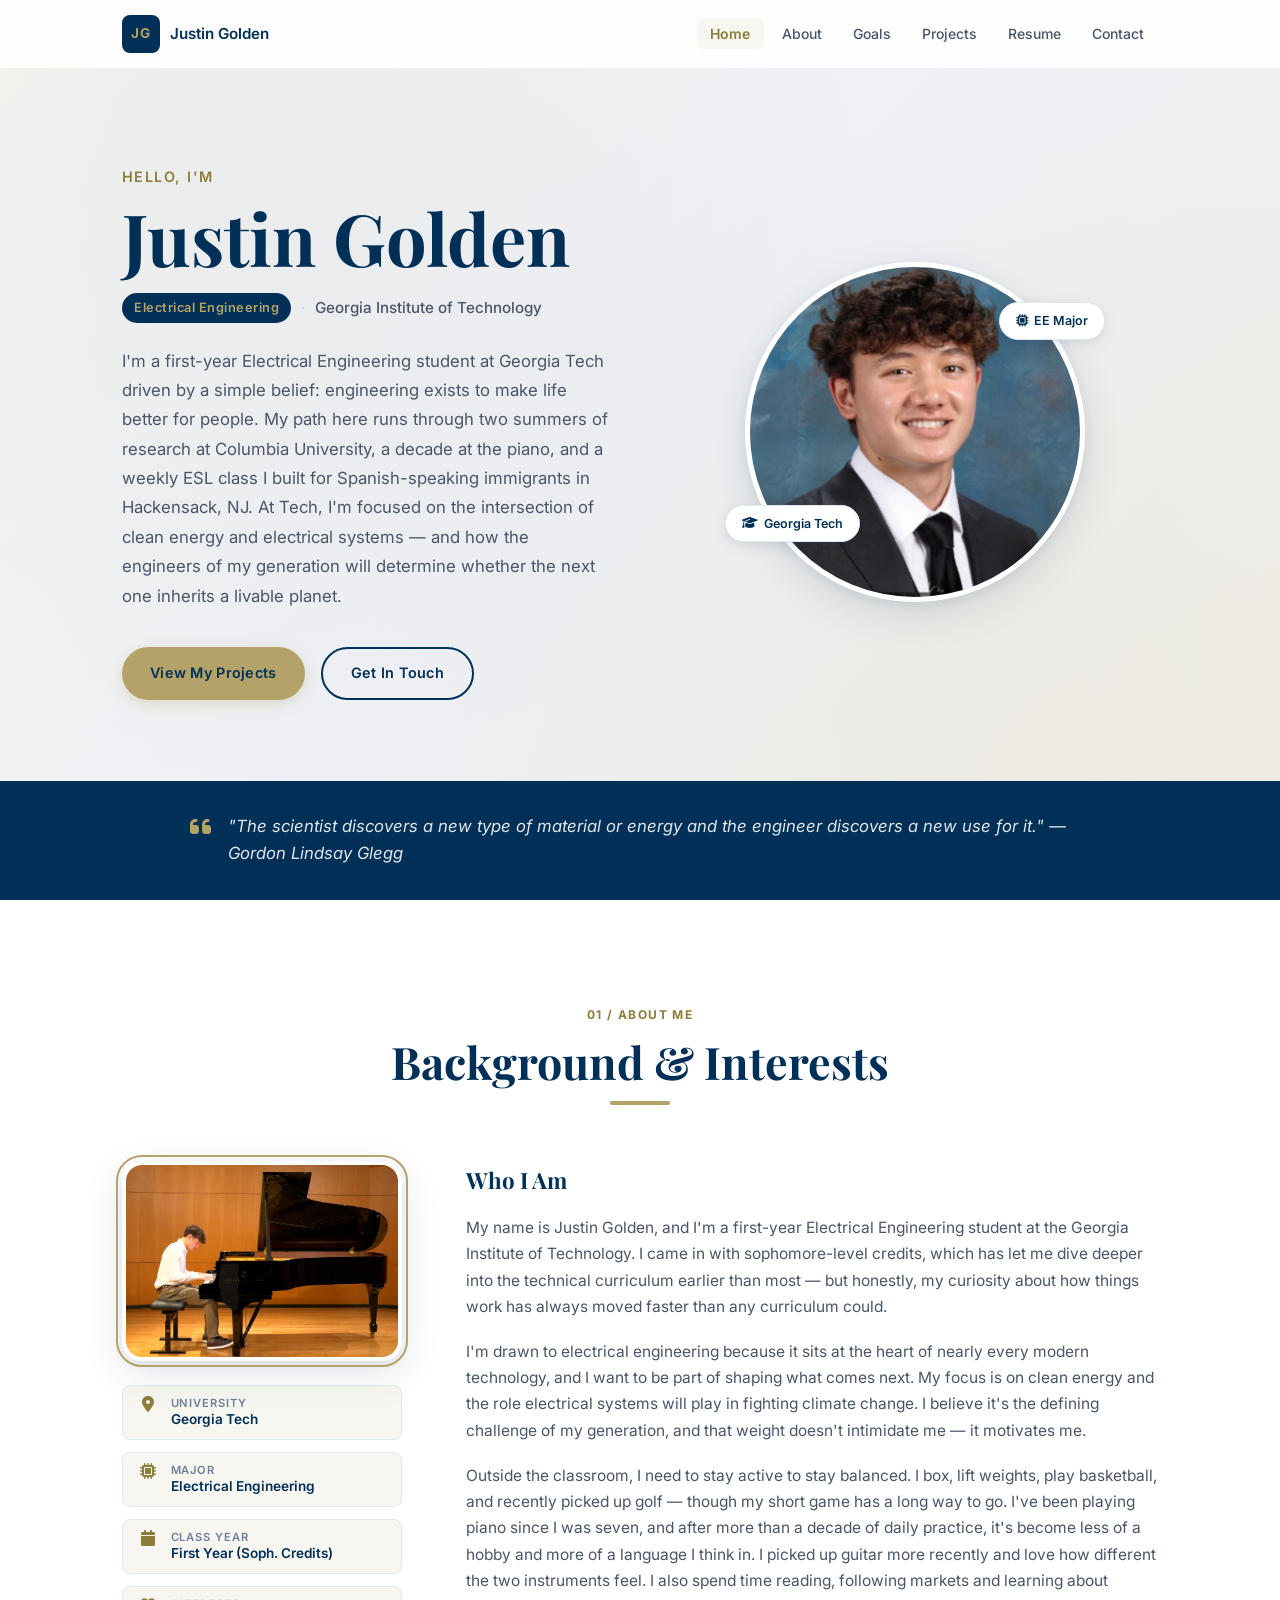
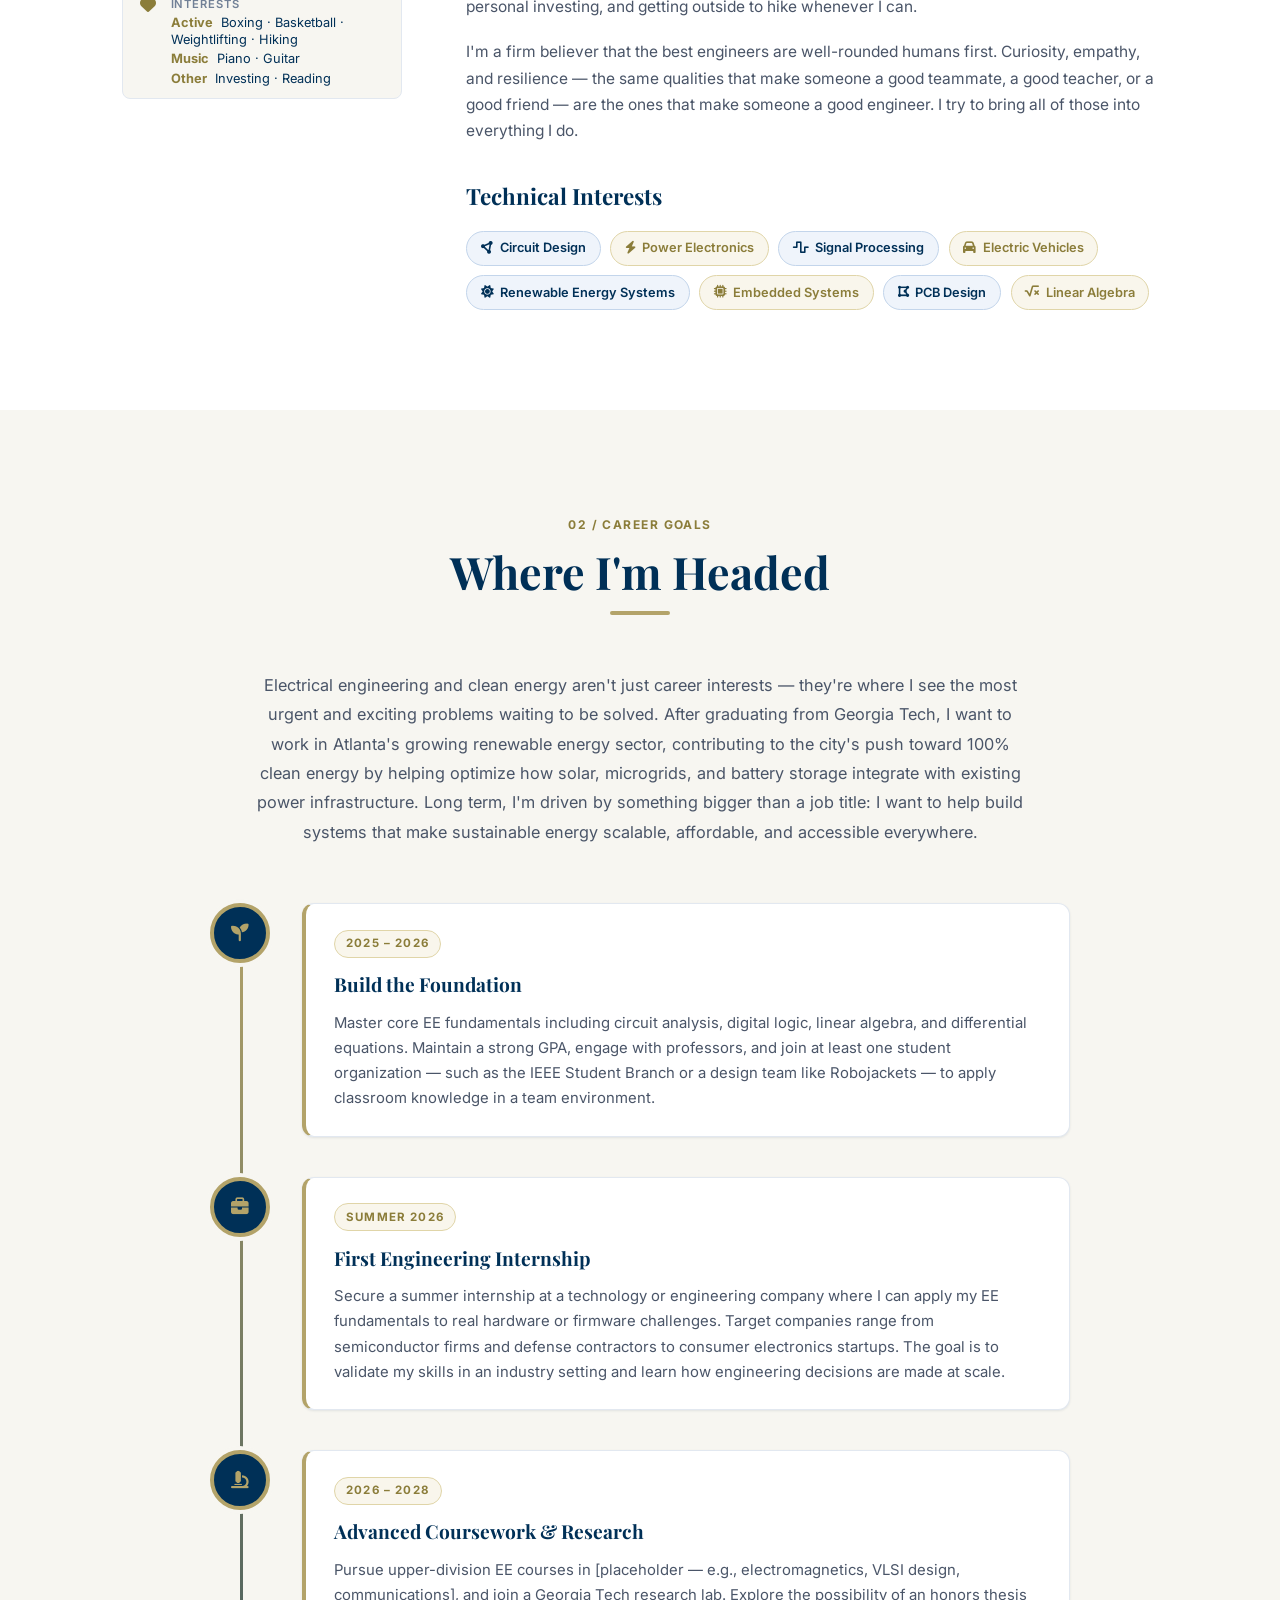
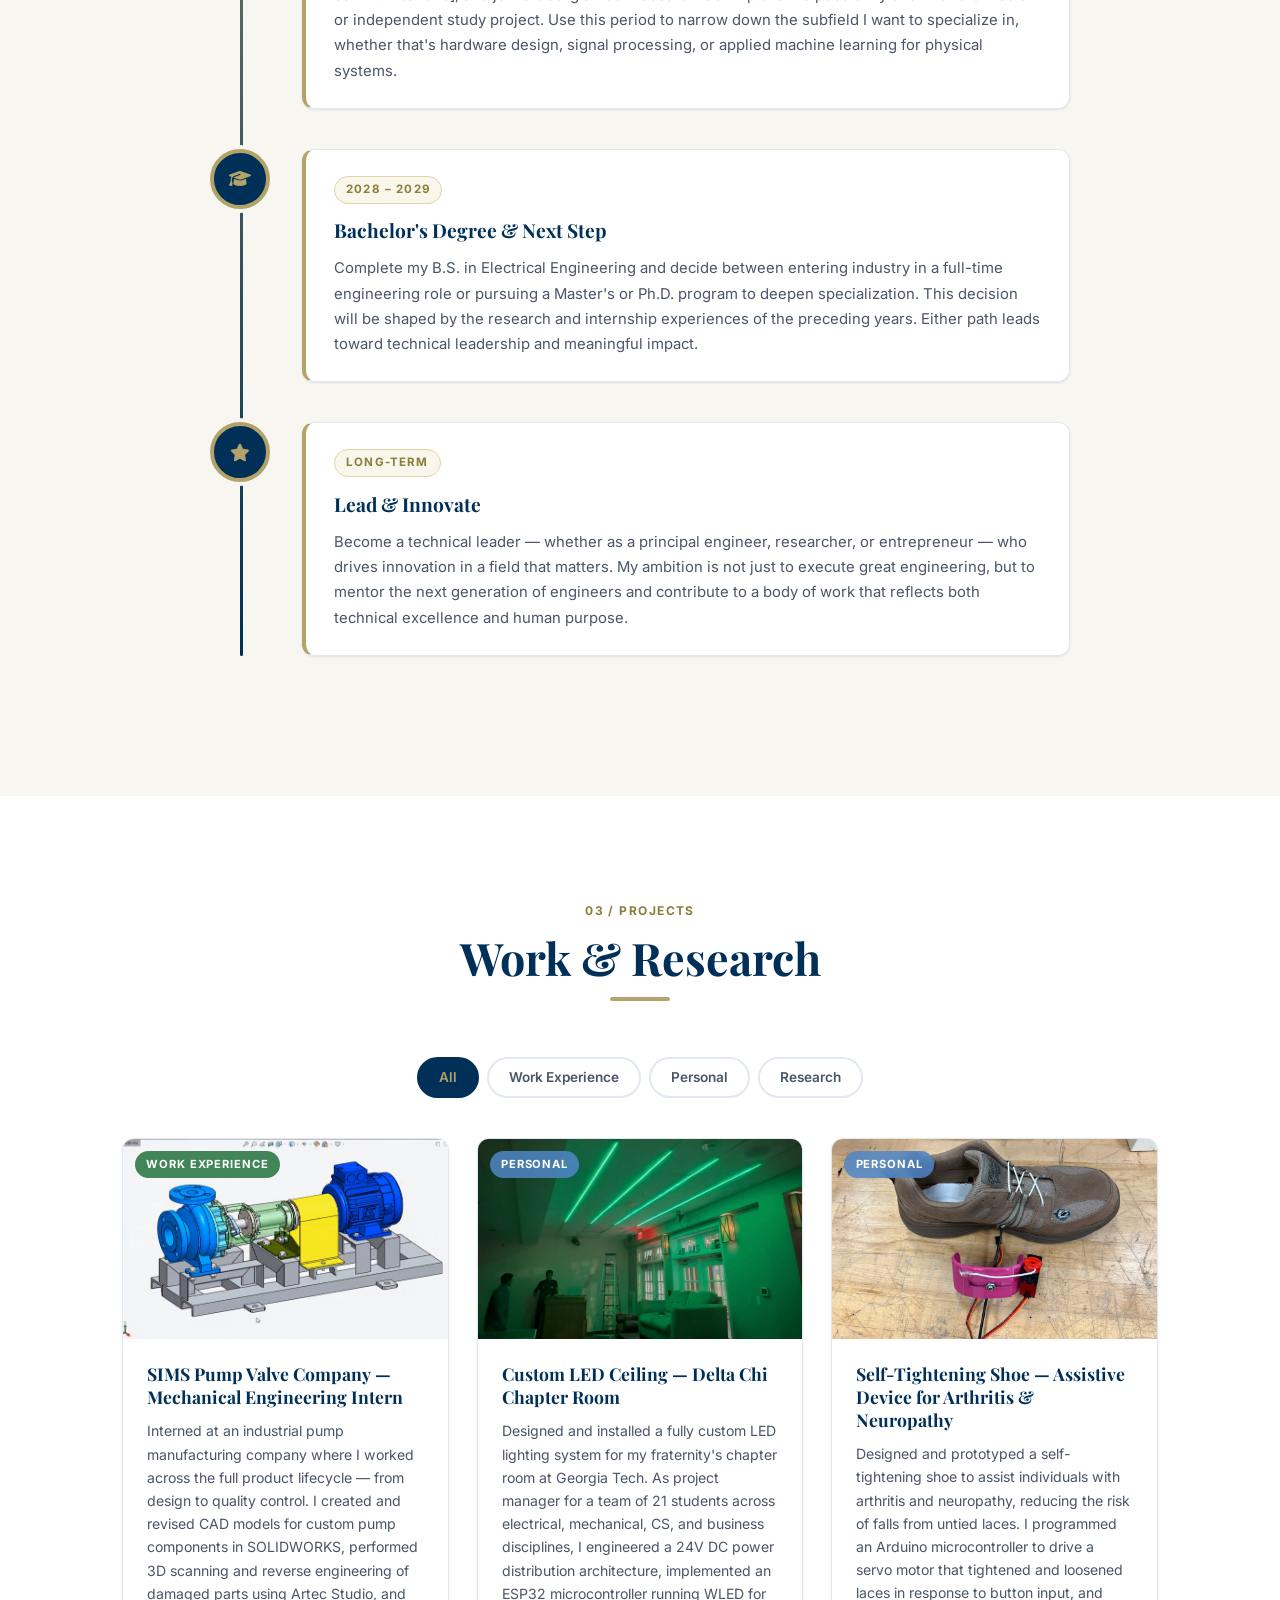
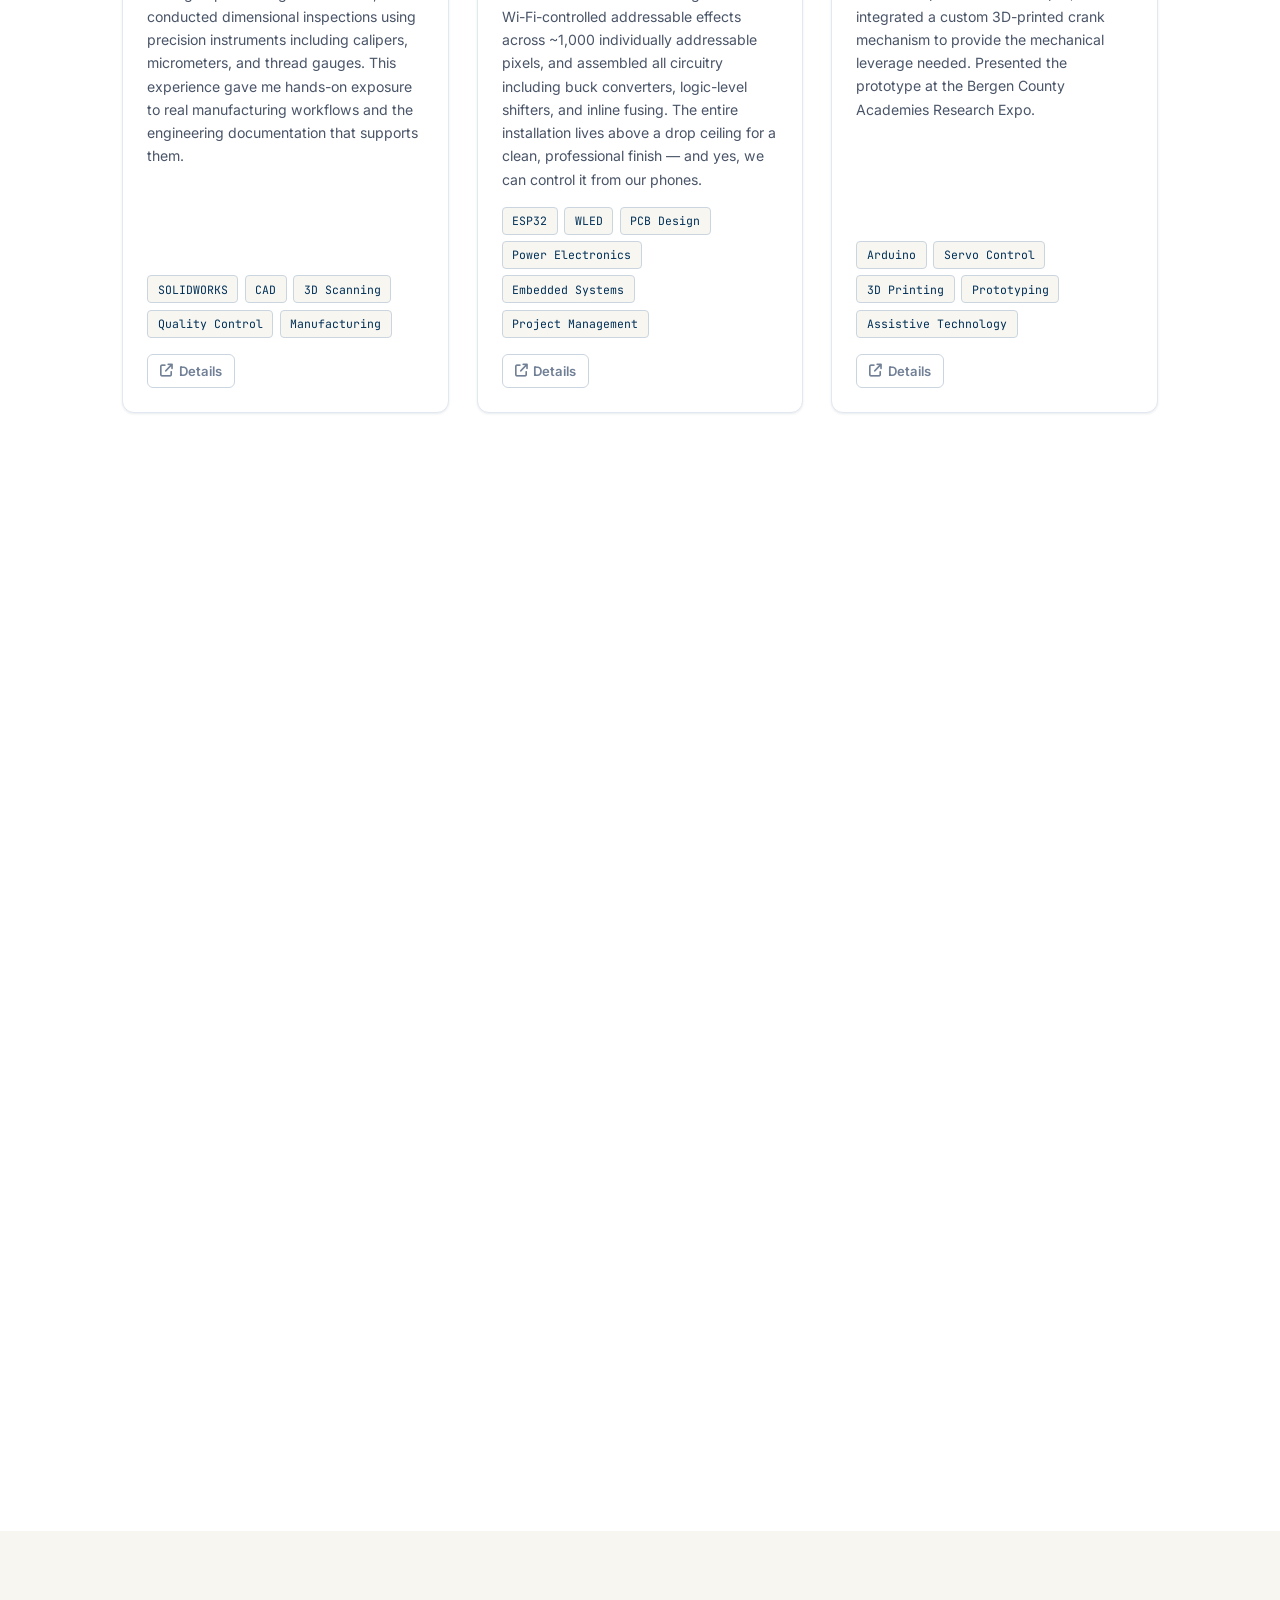
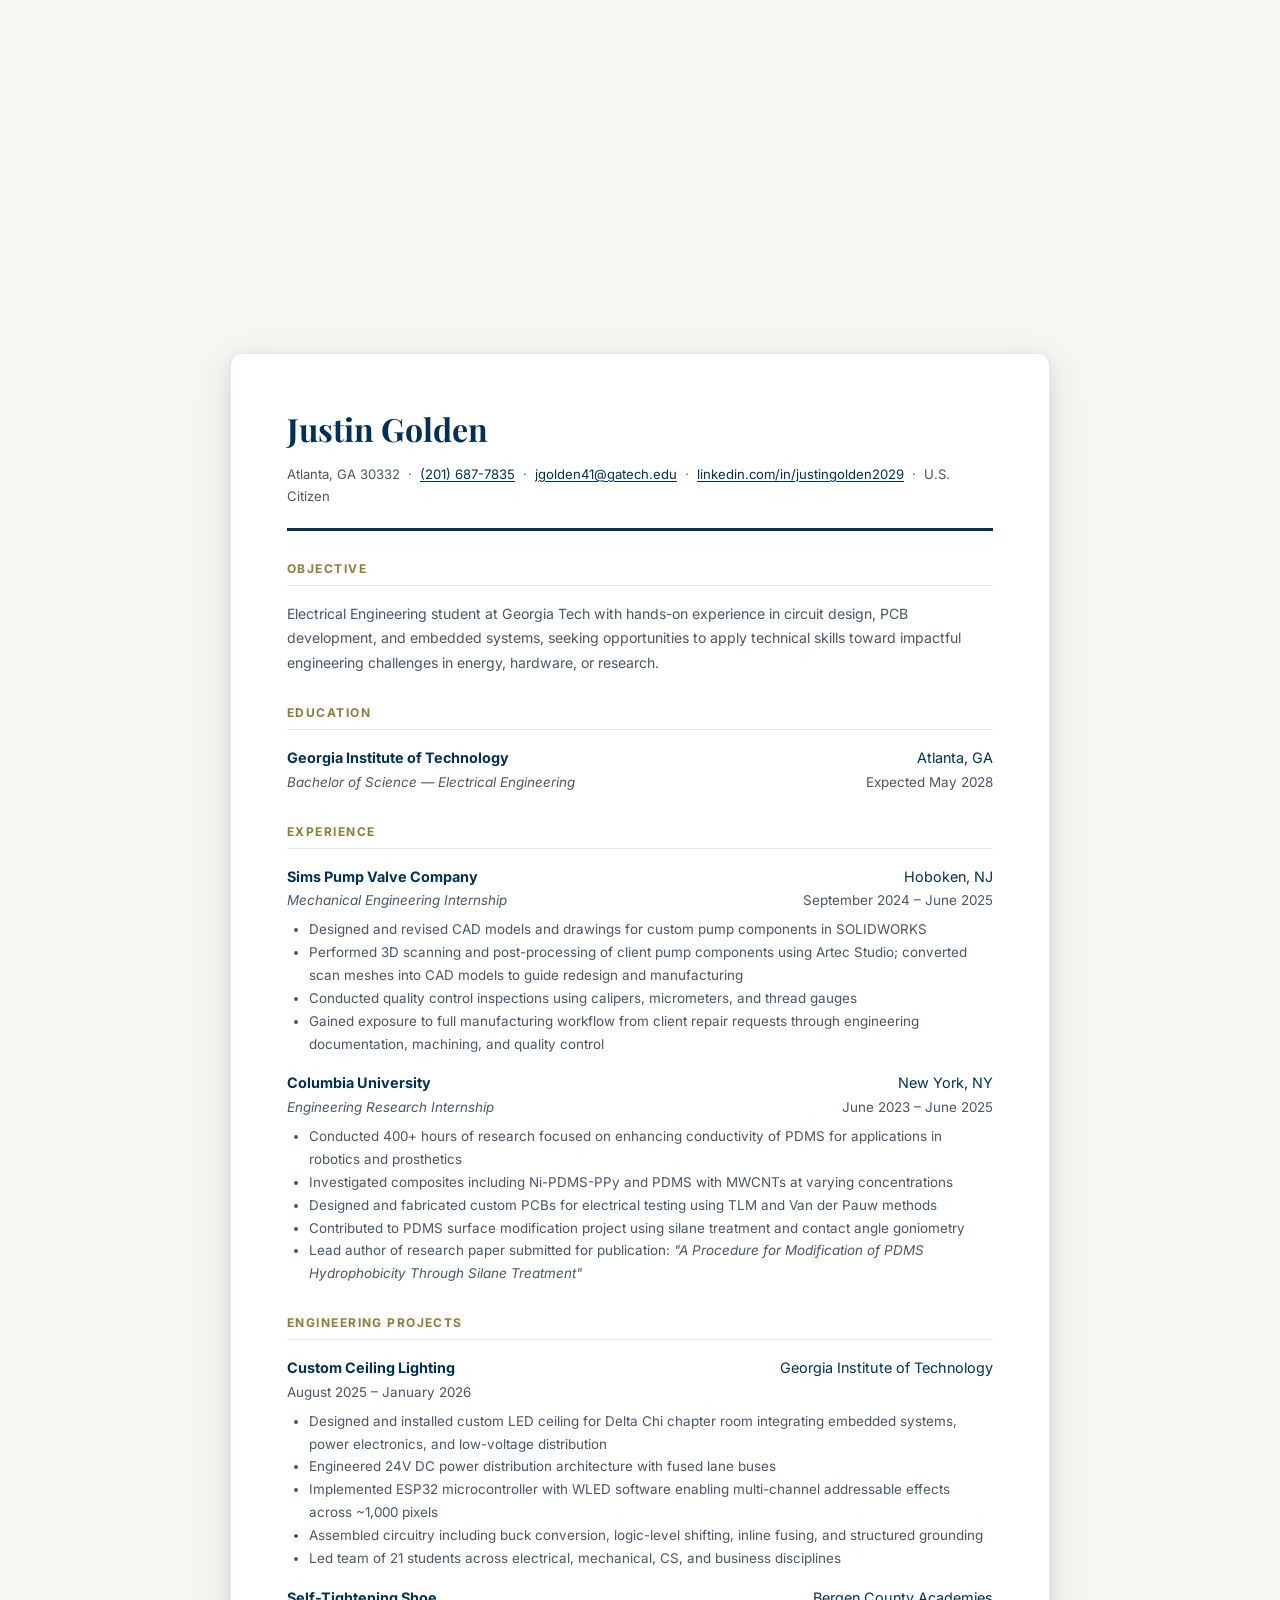
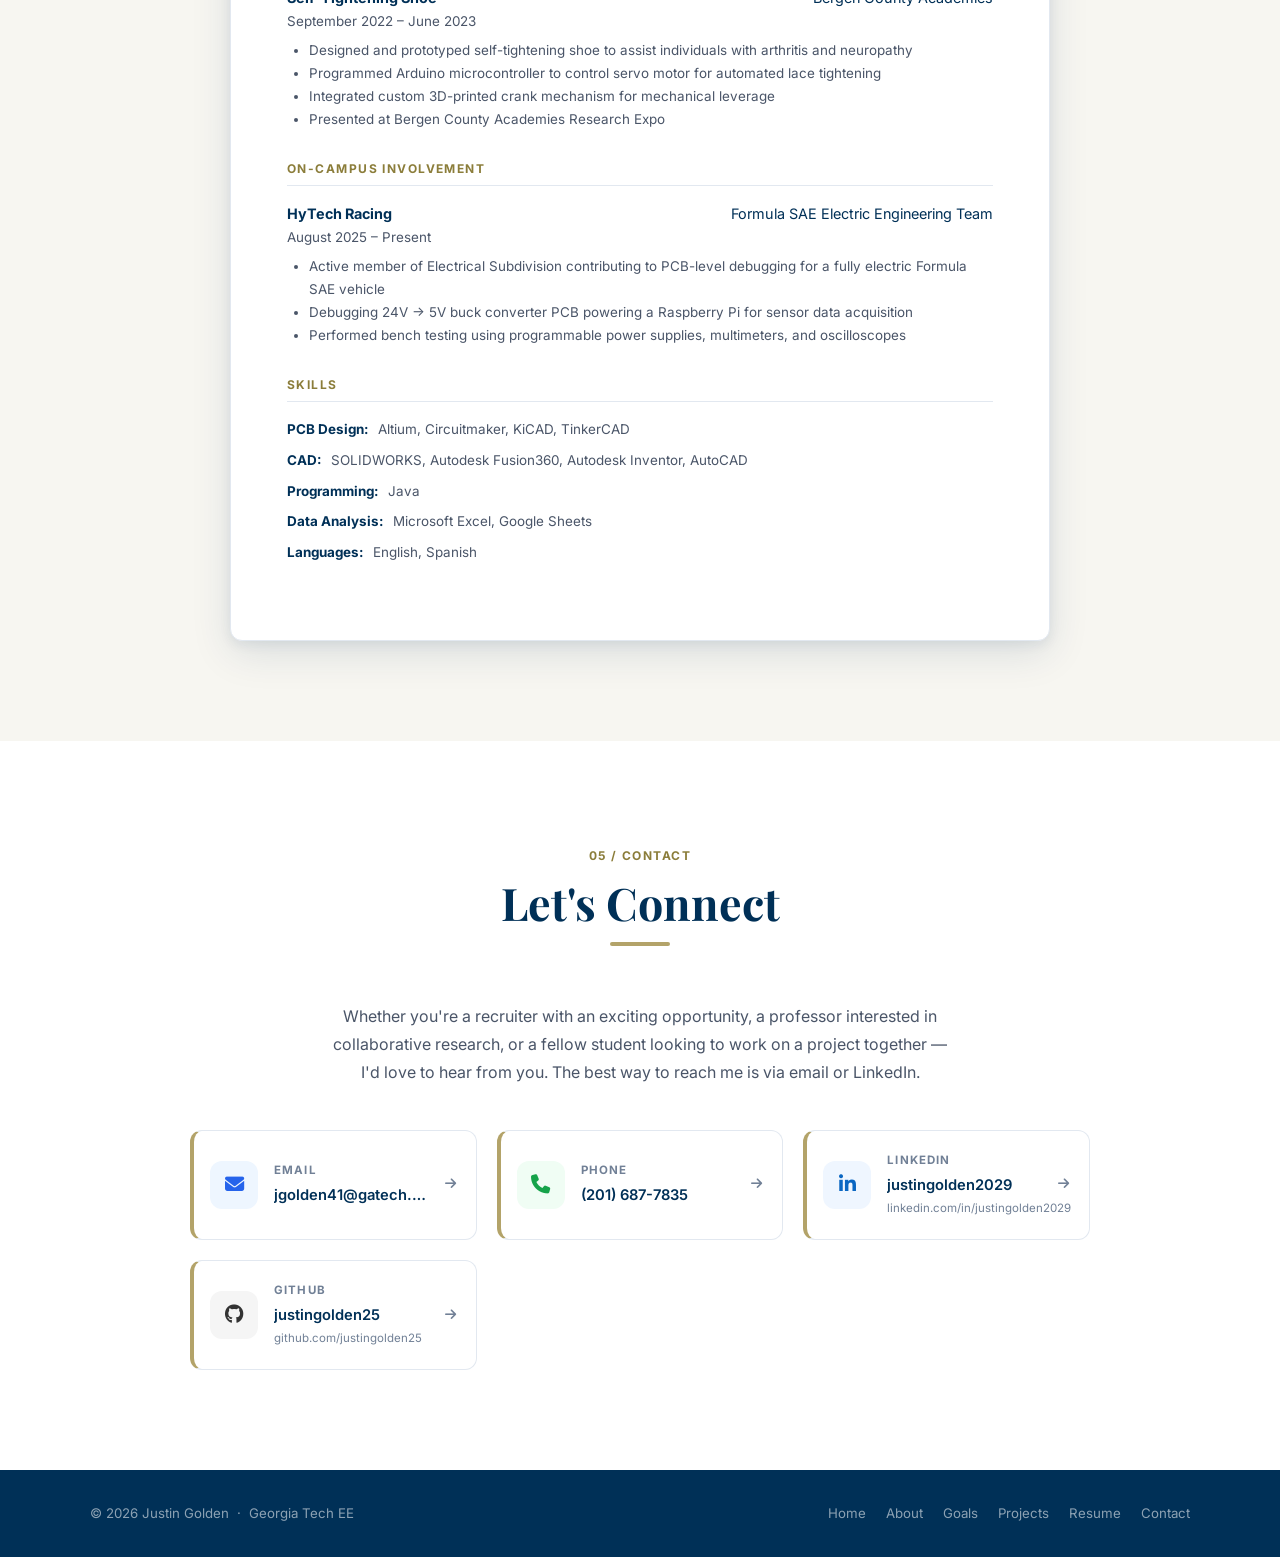
==== commit 81af76ec: "Added personal content, resume, contact info" ====
--- a/index.html
+++ b/index.html
@@ -47,10 +47,7 @@
           Georgia Institute of Technology
         </p>
         <p class="hero-tagline">
-          First-year student (sophomore by credits) driven by a passion for circuits, systems,
-          and the intersection of hardware and software. I thrive at the boundary between
-          theory and real-world application — turning equations on a whiteboard into
-          devices that actually work.
+          I'm a first-year Electrical Engineering student at Georgia Tech driven by a simple belief: engineering exists to make life better for people. My path here runs through two summers of research at Columbia University, a decade at the piano, and a weekly ESL class I built for Spanish-speaking immigrants in Hackensack, NJ. At Tech, I'm focused on the intersection of clean energy and electrical systems — and how the engineers of my generation will determine whether the next one inherits a livable planet.
         </p>
         <div class="hero-cta">
           <a href="#projects" class="btn btn-primary">View My Projects</a>
@@ -59,7 +56,7 @@
       </div>
       <div class="hero-image" data-reveal>
         <div class="hero-img-frame">
-          <img src="assets/headshot.svg" alt="Justin Golden — profile photo placeholder" class="hero-portrait" />
+          <img src="assets/jgheadshot.jpg" alt="Justin Golden" class="hero-portrait" />
           <div class="img-badge badge-gt">
             <i class="fa-solid fa-graduation-cap"></i>
             Georgia Tech
@@ -98,7 +95,7 @@
         <!-- Left: Photo + quick stats -->
         <div class="about-left" data-reveal>
           <div class="about-photo-wrap">
-            <img src="assets/headshot.svg" alt="Justin Golden" class="about-photo" />
+            <img src="assets/jgpiano.png" alt="Justin Golden at the piano" class="about-photo" />
           </div>
           <div class="quick-stats">
             <div class="stat-card">
@@ -123,10 +120,12 @@
               </div>
             </div>
             <div class="stat-card">
-              <i class="fa-solid fa-flask stat-icon"></i>
+              <i class="fa-solid fa-heart stat-icon"></i>
               <div>
-                <p class="stat-label">Research</p>
-                <p class="stat-value">Columbia University</p>
+                <p class="stat-label">Interests</p>
+                <p class="stat-value stat-interests"><span class="interest-cat">Active</span> Boxing · Basketball · Weightlifting · Hiking</p>
+                <p class="stat-value stat-interests"><span class="interest-cat">Music</span> Piano · Guitar</p>
+                <p class="stat-value stat-interests"><span class="interest-cat">Other</span> Investing · Reading</p>
               </div>
             </div>
           </div>
@@ -136,43 +135,28 @@
         <div class="about-right" data-reveal>
           <h3 class="about-heading">Who I Am</h3>
           <p class="about-bio">
-            My name is Justin Golden, and I'm a first-year Electrical Engineering student at the
-            Georgia Institute of Technology — one of the most rigorous and respected engineering
-            programs in the country. Although I'm in my first year on campus, I came in with
-            sophomore-level credits, which has allowed me to dive deeper into the technical
-            curriculum earlier than most of my peers.
+            My name is Justin Golden, and I'm a first-year Electrical Engineering student at the Georgia Institute of Technology. I came in with sophomore-level credits, which has let me dive deeper into the technical curriculum earlier than most — but honestly, my curiosity about how things work has always moved faster than any curriculum could.
           </p>
           <p class="about-bio">
-            Growing up, I was always the person taking things apart to see how they worked —
-            whether it was a remote-controlled car, a broken laptop, or an old radio from a
-            garage sale. That curiosity eventually became a direction: electrical engineering sits
-            at the heart of nearly every modern technology, from the smartphones in our pockets
-            to the power grids that light our cities, and I want to be part of shaping the next
-            generation of those systems.
+            I'm drawn to electrical engineering because it sits at the heart of nearly every modern technology, and I want to be part of shaping what comes next. My focus is on clean energy and the role electrical systems will play in fighting climate change. I believe it's the defining challenge of my generation, and that weight doesn't intimidate me — it motivates me.
           </p>
           <p class="about-bio">
-            Before Georgia Tech, I had the opportunity to conduct research at Columbia University,
-            an experience that gave me an early taste of real scientific inquiry, rigorous methodology,
-            and the collaborative culture of an academic lab. That experience confirmed what I
-            suspected: I'm driven not just by engineering as a profession, but by the pursuit of
-            understanding itself.
+            Outside the classroom, I need to stay active to stay balanced. I box, lift weights, play basketball, and recently picked up golf — though my short game has a long way to go. I've been playing piano since I was seven, and after more than a decade of daily practice, it's become less of a hobby and more of a language I think in. I picked up guitar more recently and love how different the two instruments feel. I also spend time reading, following markets and learning about personal investing, and getting outside to hike whenever I can.
           </p>
           <p class="about-bio">
-            Outside of academics, I enjoy [placeholder — e.g., hiking, playing guitar, building
-            personal electronics projects, reading science fiction]. I believe a well-rounded
-            engineer is one who can draw creative inspiration from many domains, not just textbooks.
+            I'm a firm believer that the best engineers are well-rounded humans first. Curiosity, empathy, and resilience — the same qualities that make someone a good teammate, a good teacher, or a good friend — are the ones that make someone a good engineer. I try to bring all of those into everything I do.
           </p>
 
-          <h3 class="about-heading" style="margin-top: 2rem;">Areas of Interest</h3>
+          <h3 class="about-heading" style="margin-top: 2rem;">Technical Interests</h3>
           <div class="interest-tags">
+            <span class="tag tag-blue"><i class="fa-solid fa-circle-nodes"></i> Circuit Design</span>
+            <span class="tag tag-gold"><i class="fa-solid fa-bolt"></i> Power Electronics</span>
             <span class="tag tag-blue"><i class="fa-solid fa-wave-square"></i> Signal Processing</span>
+            <span class="tag tag-gold"><i class="fa-solid fa-car"></i> Electric Vehicles</span>
+            <span class="tag tag-blue"><i class="fa-solid fa-sun"></i> Renewable Energy Systems</span>
             <span class="tag tag-gold"><i class="fa-solid fa-microchip"></i> Embedded Systems</span>
-            <span class="tag tag-blue"><i class="fa-solid fa-bolt"></i> Power Electronics</span>
-            <span class="tag tag-gold"><i class="fa-solid fa-code"></i> MATLAB / Python</span>
-            <span class="tag tag-blue"><i class="fa-solid fa-circle-nodes"></i> Circuit Design</span>
-            <span class="tag tag-gold"><i class="fa-solid fa-robot"></i> Control Systems</span>
-            <span class="tag tag-blue"><i class="fa-brands fa-raspberry-pi"></i> Microcontrollers</span>
-            <span class="tag tag-gold"><i class="fa-solid fa-brain"></i> Machine Learning</span>
+            <span class="tag tag-blue"><i class="fa-solid fa-draw-polygon"></i> PCB Design</span>
+            <span class="tag tag-gold"><i class="fa-solid fa-square-root-variable"></i> Linear Algebra</span>
           </div>
         </div>
       </div>
@@ -189,13 +173,7 @@
 
       <div class="goals-intro" data-reveal>
         <p>
-          My long-term aspiration is to become a leading engineer in the field of
-          [placeholder — e.g., biomedical devices / power systems / semiconductor design],
-          contributing technical innovation at the intersection of cutting-edge research and
-          practical engineering. I want to solve problems that matter — building systems
-          that improve quality of life, advance scientific understanding, or reshape an industry.
-          The path there is clear, intentional, and driven by a commitment to continuous growth
-          at every stage.
+          Electrical engineering and clean energy aren't just career interests — they're where I see the most urgent and exciting problems waiting to be solved. After graduating from Georgia Tech, I want to work in Atlanta's growing renewable energy sector, contributing to the city's push toward 100% clean energy by helping optimize how solar, microgrids, and battery storage integrate with existing power infrastructure. Long term, I'm driven by something bigger than a job title: I want to help build systems that make sustainable energy scalable, affordable, and accessible everywhere.
         </p>
       </div>
 
@@ -301,156 +279,111 @@
       <!-- Filter tabs -->
       <div class="filter-tabs" data-reveal>
         <button class="filter-btn active" data-filter="all">All</button>
-        <button class="filter-btn" data-filter="coursework">GT Coursework</button>
+        <button class="filter-btn" data-filter="work">Work Experience</button>
         <button class="filter-btn" data-filter="personal">Personal</button>
         <button class="filter-btn" data-filter="research">Research</button>
+        <button class="filter-btn" data-filter="coursework" hidden>GT Coursework</button>
       </div>
 
       <!-- Project grid -->
       <div class="projects-grid" id="projectsGrid">
 
-        <!-- Project 1: GT Coursework -->
-        <article class="project-card" data-category="coursework" data-reveal>
+        <!-- Work Experience: SIMS Pump Valve -->
+        <article class="project-card" data-category="work" data-reveal>
           <div class="card-img-wrap">
-            <img src="assets/project-circuit.svg" alt="Analog Circuit Design project" class="card-img" />
-            <span class="card-category cat-coursework">GT Coursework</span>
+            <img src="assets/simspump.png" alt="SIMS Pump Valve Company internship" class="card-img" />
+            <span class="card-category cat-work">Work Experience</span>
           </div>
           <div class="card-body">
-            <h3 class="card-title">Analog Circuit Design — Op-Amp Filter</h3>
+            <h3 class="card-title">SIMS Pump Valve Company — Mechanical Engineering Intern</h3>
             <p class="card-desc">
-              Designed and simulated a multi-stage active bandpass filter using operational
-              amplifiers as part of ECE 2040 (Circuit Analysis). The filter was specified to
-              pass a 1–5 kHz band for audio processing applications with less than 3 dB of
-              passband ripple. Work included hand analysis, LTspice simulation, and a physical
-              breadboard build verified on an oscilloscope.
+              Interned at an industrial pump manufacturing company where I worked across the full product lifecycle — from design to quality control. I created and revised CAD models for custom pump components in SOLIDWORKS, performed 3D scanning and reverse engineering of damaged parts using Artec Studio, and conducted dimensional inspections using precision instruments including calipers, micrometers, and thread gauges. This experience gave me hands-on exposure to real manufacturing workflows and the engineering documentation that supports them.
             </p>
             <div class="card-tags">
-              <span class="tech-tag">LTspice</span>
-              <span class="tech-tag">Op-Amps</span>
-              <span class="tech-tag">Filter Design</span>
-              <span class="tech-tag">ECE 2040</span>
+              <span class="tech-tag">SOLIDWORKS</span>
+              <span class="tech-tag">CAD</span>
+              <span class="tech-tag">3D Scanning</span>
+              <span class="tech-tag">Quality Control</span>
+              <span class="tech-tag">Manufacturing</span>
             </div>
             <div class="card-links">
-              <a href="#" class="card-link"><i class="fa-brands fa-github"></i> Code / Report</a>
               <a href="#" class="card-link card-link-secondary"><i class="fa-solid fa-arrow-up-right-from-square"></i> Details</a>
             </div>
           </div>
         </article>
 
-        <!-- Project 2: GT Coursework -->
-        <article class="project-card" data-category="coursework" data-reveal>
-          <div class="card-img-wrap">
-            <img src="assets/project-embedded.svg" alt="Embedded Systems project" class="card-img" />
-            <span class="card-category cat-coursework">GT Coursework</span>
-          </div>
-          <div class="card-body">
-            <h3 class="card-title">Embedded Systems — STM32 Sensor Node</h3>
-            <p class="card-desc">
-              Programmed an STM32F4 microcontroller in C to read temperature and humidity
-              data from a DHT22 sensor, display live readings on an I²C OLED screen, and
-              transmit data over UART to a PC terminal. The project introduced key embedded
-              concepts including GPIO configuration, interrupt-driven I/O, and low-power
-              sleep modes. Board design was completed in KiCad.
-            </p>
-            <div class="card-tags">
-              <span class="tech-tag">STM32</span>
-              <span class="tech-tag">C</span>
-              <span class="tech-tag">I²C / UART</span>
-              <span class="tech-tag">KiCad</span>
-            </div>
-            <div class="card-links">
-              <a href="#" class="card-link"><i class="fa-brands fa-github"></i> Repository</a>
-              <a href="#" class="card-link card-link-secondary"><i class="fa-solid fa-arrow-up-right-from-square"></i> Details</a>
-            </div>
-          </div>
-        </article>
-
-        <!-- Project 3: Personal -->
+        <!-- Personal: Custom LED Ceiling -->
         <article class="project-card" data-category="personal" data-reveal>
           <div class="card-img-wrap">
-            <img src="assets/project-code.svg" alt="Signal Processing personal project" class="card-img" />
+            <img src="assets/clublights.jpg" alt="Custom LED ceiling project" class="card-img" />
             <span class="card-category cat-personal">Personal</span>
           </div>
           <div class="card-body">
-            <h3 class="card-title">DSP Toolkit — Python Signal Library</h3>
+            <h3 class="card-title">Custom LED Ceiling — Delta Chi Chapter Room</h3>
             <p class="card-desc">
-              Built a personal Python library for digital signal processing experiments,
-              featuring Butterworth, Chebyshev, and FIR filter implementations alongside
-              FFT analysis and spectrogram visualization tools. The project grew out of a
-              desire to understand DSP concepts at the implementation level, not just through
-              pre-built library calls. Documentation and unit tests are included, and the
-              project is open-sourced on GitHub.
+              Designed and installed a fully custom LED lighting system for my fraternity's chapter room at Georgia Tech. As project manager for a team of 21 students across electrical, mechanical, CS, and business disciplines, I engineered a 24V DC power distribution architecture, implemented an ESP32 microcontroller running WLED for Wi-Fi-controlled addressable effects across ~1,000 individually addressable pixels, and assembled all circuitry including buck converters, logic-level shifters, and inline fusing. The entire installation lives above a drop ceiling for a clean, professional finish — and yes, we can control it from our phones.
             </p>
             <div class="card-tags">
-              <span class="tech-tag">Python</span>
-              <span class="tech-tag">NumPy</span>
-              <span class="tech-tag">SciPy</span>
-              <span class="tech-tag">Matplotlib</span>
+              <span class="tech-tag">ESP32</span>
+              <span class="tech-tag">WLED</span>
+              <span class="tech-tag">PCB Design</span>
+              <span class="tech-tag">Power Electronics</span>
+              <span class="tech-tag">Embedded Systems</span>
+              <span class="tech-tag">Project Management</span>
             </div>
             <div class="card-links">
-              <a href="https://github.com/justingolden25" class="card-link" target="_blank" rel="noopener"><i class="fa-brands fa-github"></i> GitHub</a>
-              <a href="#" class="card-link card-link-secondary"><i class="fa-solid fa-arrow-up-right-from-square"></i> Demo</a>
+              <a href="#" class="card-link card-link-secondary"><i class="fa-solid fa-arrow-up-right-from-square"></i> Details</a>
             </div>
           </div>
         </article>
 
-        <!-- Project 4: Research -->
+        <!-- Personal: Self-Tightening Shoe -->
+        <article class="project-card" data-category="personal" data-reveal>
+          <div class="card-img-wrap">
+            <img src="assets/selftighteningshoe.jpeg" alt="Self-tightening shoe assistive device" class="card-img" />
+            <span class="card-category cat-personal">Personal</span>
+          </div>
+          <div class="card-body">
+            <h3 class="card-title">Self-Tightening Shoe — Assistive Device for Arthritis &amp; Neuropathy</h3>
+            <p class="card-desc">
+              Designed and prototyped a self-tightening shoe to assist individuals with arthritis and neuropathy, reducing the risk of falls from untied laces. I programmed an Arduino microcontroller to drive a servo motor that tightened and loosened laces in response to button input, and integrated a custom 3D-printed crank mechanism to provide the mechanical leverage needed. Presented the prototype at the Bergen County Academies Research Expo.
+            </p>
+            <div class="card-tags">
+              <span class="tech-tag">Arduino</span>
+              <span class="tech-tag">Servo Control</span>
+              <span class="tech-tag">3D Printing</span>
+              <span class="tech-tag">Prototyping</span>
+              <span class="tech-tag">Assistive Technology</span>
+            </div>
+            <div class="card-links">
+              <a href="#" class="card-link card-link-secondary"><i class="fa-solid fa-arrow-up-right-from-square"></i> Details</a>
+            </div>
+          </div>
+        </article>
+
+        <!-- Research: Columbia PDMS -->
         <article class="project-card" data-category="research" data-reveal>
           <div class="card-img-wrap">
-            <img src="assets/project-research.svg" alt="Columbia University research project" class="card-img" />
+            <img src="assets/fabprocesspdms.jpg" alt="Columbia University PDMS research" class="card-img" />
             <span class="card-category cat-research">Research</span>
           </div>
           <div class="card-body">
-            <h3 class="card-title">Columbia University — [Research Project Title]</h3>
+            <h3 class="card-title">Columbia University — PDMS Research (Kymissis Lab)</h3>
             <p class="card-desc">
-              Conducted undergraduate research at Columbia University in the
-              [Lab Name] lab under Professor [Advisor Name]. The project involved
-              [placeholder: e.g., analyzing EEG signal data using custom bandpass filters
-              to identify neural oscillation patterns associated with cognitive load].
-              Responsibilities included literature review, experimental data collection,
-              MATLAB analysis scripting, and presenting findings to the research group.
-              Results contributed to [placeholder outcome or publication].
+              Conducted 400+ hours of undergraduate research at Columbia University's Kymissis Lab over two summers, investigating polydimethylsiloxane (PDMS) for applications in robotics and electronic skin. My first summer focused on surface property modification — treating PDMS samples with various silanes to enhance hydrophobicity for robotic manipulation applications, using a contact angle goniometer and ImageJ analysis to quantify results. I served as lead author of a research paper submitted to the Journal of Vacuum Science &amp; Technology B. My second summer shifted toward electrical characterization, where I designed and fabricated custom PCBs to evaluate conductivity of PDMS-based composites through Transmission Line Method and Van der Pauw testing.
             </p>
             <div class="card-tags">
-              <span class="tech-tag">MATLAB</span>
-              <span class="tech-tag">Signal Analysis</span>
-              <span class="tech-tag">Research Methods</span>
-              <span class="tech-tag">[Placeholder Tool]</span>
+              <span class="tech-tag">PDMS</span>
+              <span class="tech-tag">PCB Design</span>
+              <span class="tech-tag">Altium</span>
+              <span class="tech-tag">Materials Research</span>
+              <span class="tech-tag">Robotics</span>
+              <span class="tech-tag">Lab Techniques</span>
+              <span class="tech-tag">Research Publication</span>
             </div>
             <div class="card-links">
               <a href="#" class="card-link"><i class="fa-solid fa-file-lines"></i> Paper / Report</a>
               <a href="#" class="card-link card-link-secondary"><i class="fa-solid fa-arrow-up-right-from-square"></i> Details</a>
-            </div>
-          </div>
-        </article>
-
-        <!-- Project 5: Personal -->
-        <article class="project-card" data-category="personal" data-reveal>
-          <div class="card-img-wrap">
-            <div class="card-img-placeholder placeholder-web">
-              <i class="fa-solid fa-globe placeholder-icon"></i>
-              <span>Web Project</span>
-            </div>
-            <span class="card-category cat-personal">Personal</span>
-          </div>
-          <div class="card-body">
-            <h3 class="card-title">[Personal Project — Placeholder]</h3>
-            <p class="card-desc">
-              Description of a personal project goes here. This could be a website,
-              mobile app, hardware build, or any creative technical endeavor. Replace this
-              placeholder with details about what you built, the problem it solves or
-              the skills it demonstrates, the tech stack you used, and any notable outcomes
-              or learnings. Links to a live demo or GitHub repository can be updated in the
-              card links below.
-            </p>
-            <div class="card-tags">
-              <span class="tech-tag">[Tech 1]</span>
-              <span class="tech-tag">[Tech 2]</span>
-              <span class="tech-tag">[Tech 3]</span>
-            </div>
-            <div class="card-links">
-              <a href="https://github.com/justingolden25" class="card-link" target="_blank" rel="noopener"><i class="fa-brands fa-github"></i> GitHub</a>
-              <a href="#" class="card-link card-link-secondary"><i class="fa-solid fa-arrow-up-right-from-square"></i> Live Demo</a>
             </div>
           </div>
         </article>
@@ -464,7 +397,7 @@
     <div class="container">
       <div class="section-header" data-reveal>
         <span class="section-label">04 / Resume</span>
-        <h2 class="section-title">Curriculum Vitae</h2>
+        <h2 class="section-title">Resume</h2>
       </div>
 
       <div class="resume-intro" data-reveal>
@@ -473,7 +406,7 @@
           Download the full PDF version or browse the summary below.
         </p>
         <div class="resume-actions">
-          <a href="assets/justin-golden-resume.pdf" download class="btn btn-primary">
+          <a href="assets/resume.pdf" download class="btn btn-primary">
             <i class="fa-solid fa-download"></i> Download PDF
           </a>
           <span class="resume-updated">Last updated: Spring 2026</span>
@@ -488,11 +421,19 @@
           <div class="rdoc-header">
             <h2 class="rdoc-name">Justin Golden</h2>
             <p class="rdoc-contact-line">
-              Atlanta, GA &nbsp;·&nbsp;
-              <a href="mailto:jgolden@gatech.edu">jgolden@gatech.edu</a> &nbsp;·&nbsp;
-              <a href="tel:+10000000000">(000) 000-0000</a> &nbsp;·&nbsp;
-              <a href="https://linkedin.com/in/justingolden25" target="_blank" rel="noopener">linkedin.com/in/justingolden25</a> &nbsp;·&nbsp;
-              <a href="https://github.com/justingolden25" target="_blank" rel="noopener">github.com/justingolden25</a>
+              Atlanta, GA 30332 &nbsp;·&nbsp;
+              <a href="tel:+12016877835">(201) 687-7835</a> &nbsp;·&nbsp;
+              <a href="mailto:jgolden41@gatech.edu">jgolden41@gatech.edu</a> &nbsp;·&nbsp;
+              <a href="https://linkedin.com/in/justingolden2029/" target="_blank" rel="noopener">linkedin.com/in/justingolden2029</a> &nbsp;·&nbsp;
+              U.S. Citizen
+            </p>
+          </div>
+
+          <!-- Objective -->
+          <div class="rdoc-section">
+            <h3 class="rdoc-section-title">Objective</h3>
+            <p class="rdoc-objective">
+              Electrical Engineering student at Georgia Tech with hands-on experience in circuit design, PCB development, and embedded systems, seeking opportunities to apply technical skills toward impactful engineering challenges in energy, hardware, or research.
             </p>
           </div>
 
@@ -505,15 +446,9 @@
                 <span>Atlanta, GA</span>
               </div>
               <div class="rdoc-entry-sub">
-                <em>Bachelor of Science, Electrical Engineering</em>
+                <em>Bachelor of Science — Electrical Engineering</em>
                 <span>Expected May 2028</span>
               </div>
-              <ul class="rdoc-list">
-                <li>GPA: [X.XX / 4.00]</li>
-                <li>Relevant Coursework: Circuit Analysis (ECE 2040), Digital System Design (ECE 2020),
-                    Linear Algebra, Differential Equations, Introduction to Signal Processing</li>
-                <li>Activities: [IEEE Student Branch, Robojackets, Honor Program — replace with actual]</li>
-              </ul>
             </div>
           </div>
 
@@ -522,77 +457,120 @@
             <h3 class="rdoc-section-title">Experience</h3>
             <div class="rdoc-entry">
               <div class="rdoc-entry-header">
-                <strong>Columbia University — [Lab Name]</strong>
-                <span>New York, NY</span>
+                <strong>Sims Pump Valve Company</strong>
+                <span>Hoboken, NJ</span>
               </div>
               <div class="rdoc-entry-sub">
-                <em>Undergraduate Research Assistant</em>
-                <span>[Start] – [End]</span>
+                <em>Mechanical Engineering Internship</em>
+                <span>September 2024 – June 2025</span>
               </div>
               <ul class="rdoc-list">
-                <li>Conducted research on [topic] under the supervision of Prof. [Name]</li>
-                <li>Developed MATLAB scripts to analyze and visualize [data type], reducing manual processing time by [X]%</li>
-                <li>Presented weekly progress updates to the research team; contributed to [paper/report/poster]</li>
+                <li>Designed and revised CAD models and drawings for custom pump components in SOLIDWORKS</li>
+                <li>Performed 3D scanning and post-processing of client pump components using Artec Studio; converted scan meshes into CAD models to guide redesign and manufacturing</li>
+                <li>Conducted quality control inspections using calipers, micrometers, and thread gauges</li>
+                <li>Gained exposure to full manufacturing workflow from client repair requests through engineering documentation, machining, and quality control</li>
               </ul>
             </div>
             <div class="rdoc-entry">
               <div class="rdoc-entry-header">
-                <strong>[Company / Organization — Placeholder]</strong>
-                <span>[Location]</span>
+                <strong>Columbia University</strong>
+                <span>New York, NY</span>
               </div>
               <div class="rdoc-entry-sub">
-                <em>[Role Title]</em>
-                <span>[Date Range]</span>
+                <em>Engineering Research Internship</em>
+                <span>June 2023 – June 2025</span>
               </div>
               <ul class="rdoc-list">
-                <li>[Accomplishment or responsibility with quantified result]</li>
-                <li>[Accomplishment or responsibility with quantified result]</li>
+                <li>Conducted 400+ hours of research focused on enhancing conductivity of PDMS for applications in robotics and prosthetics</li>
+                <li>Investigated composites including Ni-PDMS-PPy and PDMS with MWCNTs at varying concentrations</li>
+                <li>Designed and fabricated custom PCBs for electrical testing using TLM and Van der Pauw methods</li>
+                <li>Contributed to PDMS surface modification project using silane treatment and contact angle goniometry</li>
+                <li>Lead author of research paper submitted for publication: <em>"A Procedure for Modification of PDMS Hydrophobicity Through Silane Treatment"</em></li>
               </ul>
             </div>
           </div>
 
-          <!-- Projects (condensed) -->
+          <!-- Engineering Projects -->
           <div class="rdoc-section">
-            <h3 class="rdoc-section-title">Selected Projects</h3>
+            <h3 class="rdoc-section-title">Engineering Projects</h3>
             <div class="rdoc-entry">
               <div class="rdoc-entry-header">
-                <strong>Analog Bandpass Filter Design</strong>
-                <span>LTspice · Breadboard · ECE 2040</span>
+                <strong>Custom Ceiling Lighting</strong>
+                <span>Georgia Institute of Technology</span>
+              </div>
+              <div class="rdoc-entry-sub">
+                <em></em>
+                <span>August 2025 – January 2026</span>
               </div>
               <ul class="rdoc-list">
-                <li>Designed multi-stage active filter with op-amps; verified performance on oscilloscope</li>
+                <li>Designed and installed custom LED ceiling for Delta Chi chapter room integrating embedded systems, power electronics, and low-voltage distribution</li>
+                <li>Engineered 24V DC power distribution architecture with fused lane buses</li>
+                <li>Implemented ESP32 microcontroller with WLED software enabling multi-channel addressable effects across ~1,000 pixels</li>
+                <li>Assembled circuitry including buck conversion, logic-level shifting, inline fusing, and structured grounding</li>
+                <li>Led team of 21 students across electrical, mechanical, CS, and business disciplines</li>
               </ul>
             </div>
             <div class="rdoc-entry">
               <div class="rdoc-entry-header">
-                <strong>STM32 Embedded Sensor Node</strong>
-                <span>C · STM32 · KiCad</span>
+                <strong>Self-Tightening Shoe</strong>
+                <span>Bergen County Academies</span>
+              </div>
+              <div class="rdoc-entry-sub">
+                <em></em>
+                <span>September 2022 – June 2023</span>
               </div>
               <ul class="rdoc-list">
-                <li>Built and programmed microcontroller-based sensor node with I²C OLED display and UART logging</li>
+                <li>Designed and prototyped self-tightening shoe to assist individuals with arthritis and neuropathy</li>
+                <li>Programmed Arduino microcontroller to control servo motor for automated lace tightening</li>
+                <li>Integrated custom 3D-printed crank mechanism for mechanical leverage</li>
+                <li>Presented at Bergen County Academies Research Expo</li>
+              </ul>
+            </div>
+          </div>
+
+          <!-- On-Campus Involvement -->
+          <div class="rdoc-section">
+            <h3 class="rdoc-section-title">On-Campus Involvement</h3>
+            <div class="rdoc-entry">
+              <div class="rdoc-entry-header">
+                <strong>HyTech Racing</strong>
+                <span>Formula SAE Electric Engineering Team</span>
+              </div>
+              <div class="rdoc-entry-sub">
+                <em></em>
+                <span>August 2025 – Present</span>
+              </div>
+              <ul class="rdoc-list">
+                <li>Active member of Electrical Subdivision contributing to PCB-level debugging for a fully electric Formula SAE vehicle</li>
+                <li>Debugging 24V → 5V buck converter PCB powering a Raspberry Pi for sensor data acquisition</li>
+                <li>Performed bench testing using programmable power supplies, multimeters, and oscilloscopes</li>
               </ul>
             </div>
           </div>
 
           <!-- Skills -->
           <div class="rdoc-section">
-            <h3 class="rdoc-section-title">Technical Skills</h3>
+            <h3 class="rdoc-section-title">Skills</h3>
             <div class="rdoc-skills-grid">
               <div class="rdoc-skill-group">
+                <strong>PCB Design:</strong>
+                <span>Altium, Circuitmaker, KiCAD, TinkerCAD</span>
+              </div>
+              <div class="rdoc-skill-group">
+                <strong>CAD:</strong>
+                <span>SOLIDWORKS, Autodesk Fusion360, Autodesk Inventor, AutoCAD</span>
+              </div>
+              <div class="rdoc-skill-group">
+                <strong>Programming:</strong>
+                <span>Java</span>
+              </div>
+              <div class="rdoc-skill-group">
+                <strong>Data Analysis:</strong>
+                <span>Microsoft Excel, Google Sheets</span>
+              </div>
+              <div class="rdoc-skill-group">
                 <strong>Languages:</strong>
-                <span>C · Python · MATLAB · [Verilog / VHDL] · JavaScript</span>
-              </div>
-              <div class="rdoc-skill-group">
-                <strong>Tools &amp; Software:</strong>
-                <span>LTspice · KiCad · MATLAB/Simulink · Git · VS Code · [Multisim]</span>
-              </div>
-              <div class="rdoc-skill-group">
-                <strong>Hardware:</strong>
-                <span>Oscilloscopes · Function Generators · Multimeters · STM32 · Arduino · Raspberry Pi</span>
-              </div>
-              <div class="rdoc-skill-group">
-                <strong>Concepts:</strong>
-                <span>Circuit Analysis · Digital Logic · Filter Design · Signal Processing · Embedded Programming</span>
+                <span>English, Spanish</span>
               </div>
             </div>
           </div>
@@ -619,38 +597,36 @@
 
       <div class="contact-grid" data-reveal>
 
-        <a href="mailto:jgolden@gatech.edu" class="contact-card">
+        <a href="mailto:jgolden41@gatech.edu" class="contact-card">
           <div class="contact-icon-wrap email-icon">
             <i class="fa-solid fa-envelope"></i>
           </div>
           <div class="contact-info">
             <p class="contact-type">Email</p>
-            <p class="contact-value">jgolden@gatech.edu</p>
-            <p class="contact-note">Replace with your actual GT email</p>
+            <p class="contact-value">jgolden41@gatech.edu</p>
           </div>
           <i class="fa-solid fa-arrow-right contact-arrow"></i>
         </a>
 
-        <a href="tel:+10000000000" class="contact-card">
+        <a href="tel:+12016877835" class="contact-card">
           <div class="contact-icon-wrap phone-icon">
             <i class="fa-solid fa-phone"></i>
           </div>
           <div class="contact-info">
             <p class="contact-type">Phone</p>
-            <p class="contact-value">(000) 000-0000</p>
-            <p class="contact-note">Replace with your phone number</p>
+            <p class="contact-value">(201) 687-7835</p>
           </div>
           <i class="fa-solid fa-arrow-right contact-arrow"></i>
         </a>
 
-        <a href="https://linkedin.com/in/justingolden25" target="_blank" rel="noopener" class="contact-card">
+        <a href="https://www.linkedin.com/in/justingolden2029/" target="_blank" rel="noopener" class="contact-card">
           <div class="contact-icon-wrap linkedin-icon">
             <i class="fa-brands fa-linkedin-in"></i>
           </div>
           <div class="contact-info">
             <p class="contact-type">LinkedIn</p>
-            <p class="contact-value">justingolden25</p>
-            <p class="contact-note">linkedin.com/in/justingolden25</p>
+            <p class="contact-value">justingolden2029</p>
+            <p class="contact-note">linkedin.com/in/justingolden2029</p>
           </div>
           <i class="fa-solid fa-arrow-right contact-arrow"></i>
         </a>
--- a/css/styles.css
+++ b/css/styles.css
@@ -326,9 +326,12 @@
 .hero-img-frame {
   position: relative;
   width: 340px;
+  height: 340px;
 }
 .hero-portrait {
   width: 100%;
+  height: 100%;
+  object-fit: cover;
   border-radius: 50%;
   box-shadow: var(--shadow-lg);
   border: 5px solid white;
@@ -428,7 +431,7 @@
 }
 .stat-card {
   display: flex;
-  align-items: center;
+  align-items: flex-start;
   gap: .85rem;
   background: var(--bg-alt);
   border: 1px solid var(--border);
@@ -455,6 +458,16 @@
   font-weight: 600;
   color: var(--gt-navy);
   line-height: 1.3;
+}
+.stat-interests {
+  font-weight: 400;
+  font-size: .8rem;
+  margin-top: .2rem;
+}
+.interest-cat {
+  font-weight: 700;
+  color: var(--gt-gold-dark);
+  margin-right: .3rem;
 }
 
 .about-heading {
@@ -701,6 +714,11 @@
   color: white;
   backdrop-filter: blur(4px);
 }
+.cat-work {
+  background: rgba(34,113,62,.85);
+  color: white;
+  backdrop-filter: blur(4px);
+}
 .card-body {
   padding: 1.5rem;
   display: flex;
@@ -871,6 +889,14 @@
   font-size: .84rem;
   color: var(--text-mid);
   line-height: 1.7;
+}
+.rdoc-objective {
+  font-size: .88rem;
+  color: var(--text-mid);
+  line-height: 1.75;
+}
+.rdoc-entry-sub em:empty {
+  display: none;
 }
 .rdoc-skills-grid {
   display: grid;
@@ -1015,7 +1041,7 @@
     gap: 2.5rem;
   }
   .hero-image { order: -1; }
-  .hero-img-frame { width: 220px; }
+  .hero-img-frame { width: 220px; height: 220px; }
   .hero-tagline { margin: 0 auto 2rem; }
   .hero-cta { justify-content: center; }
   .hero-title { justify-content: center; }
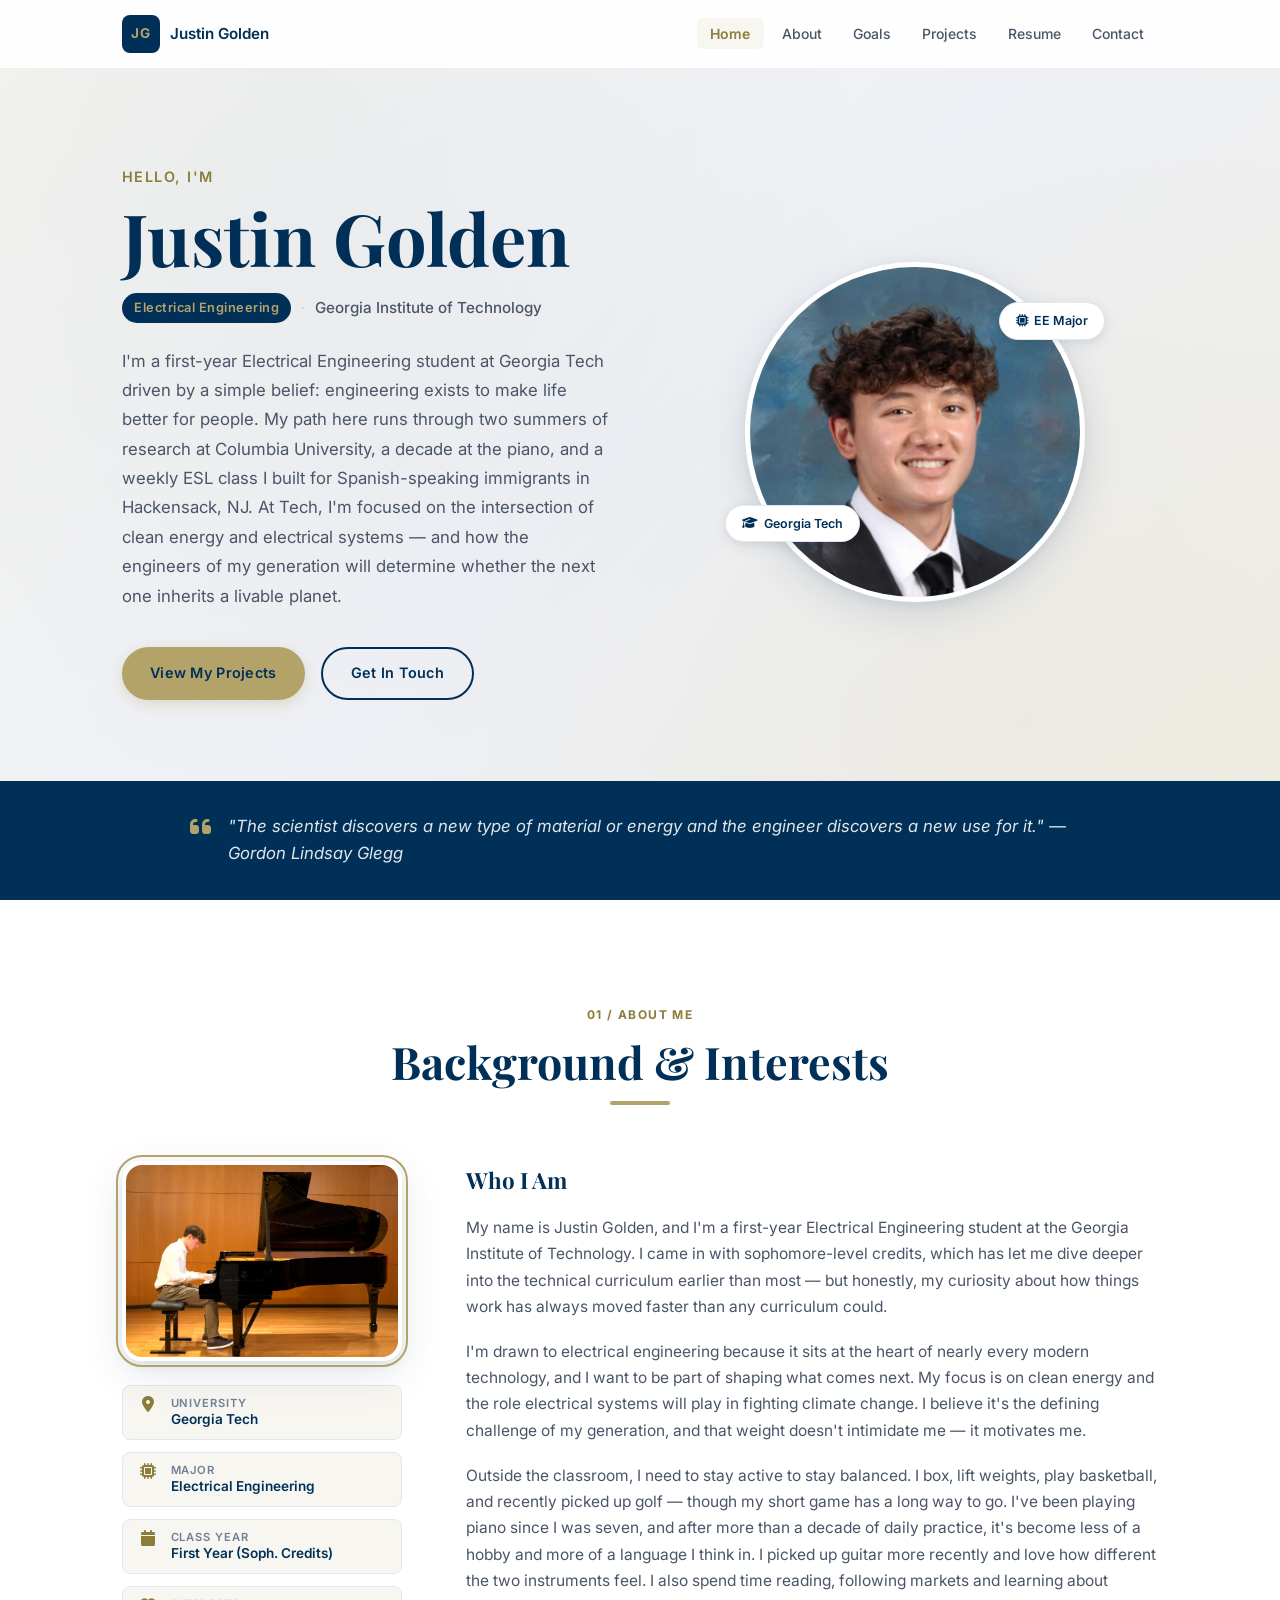
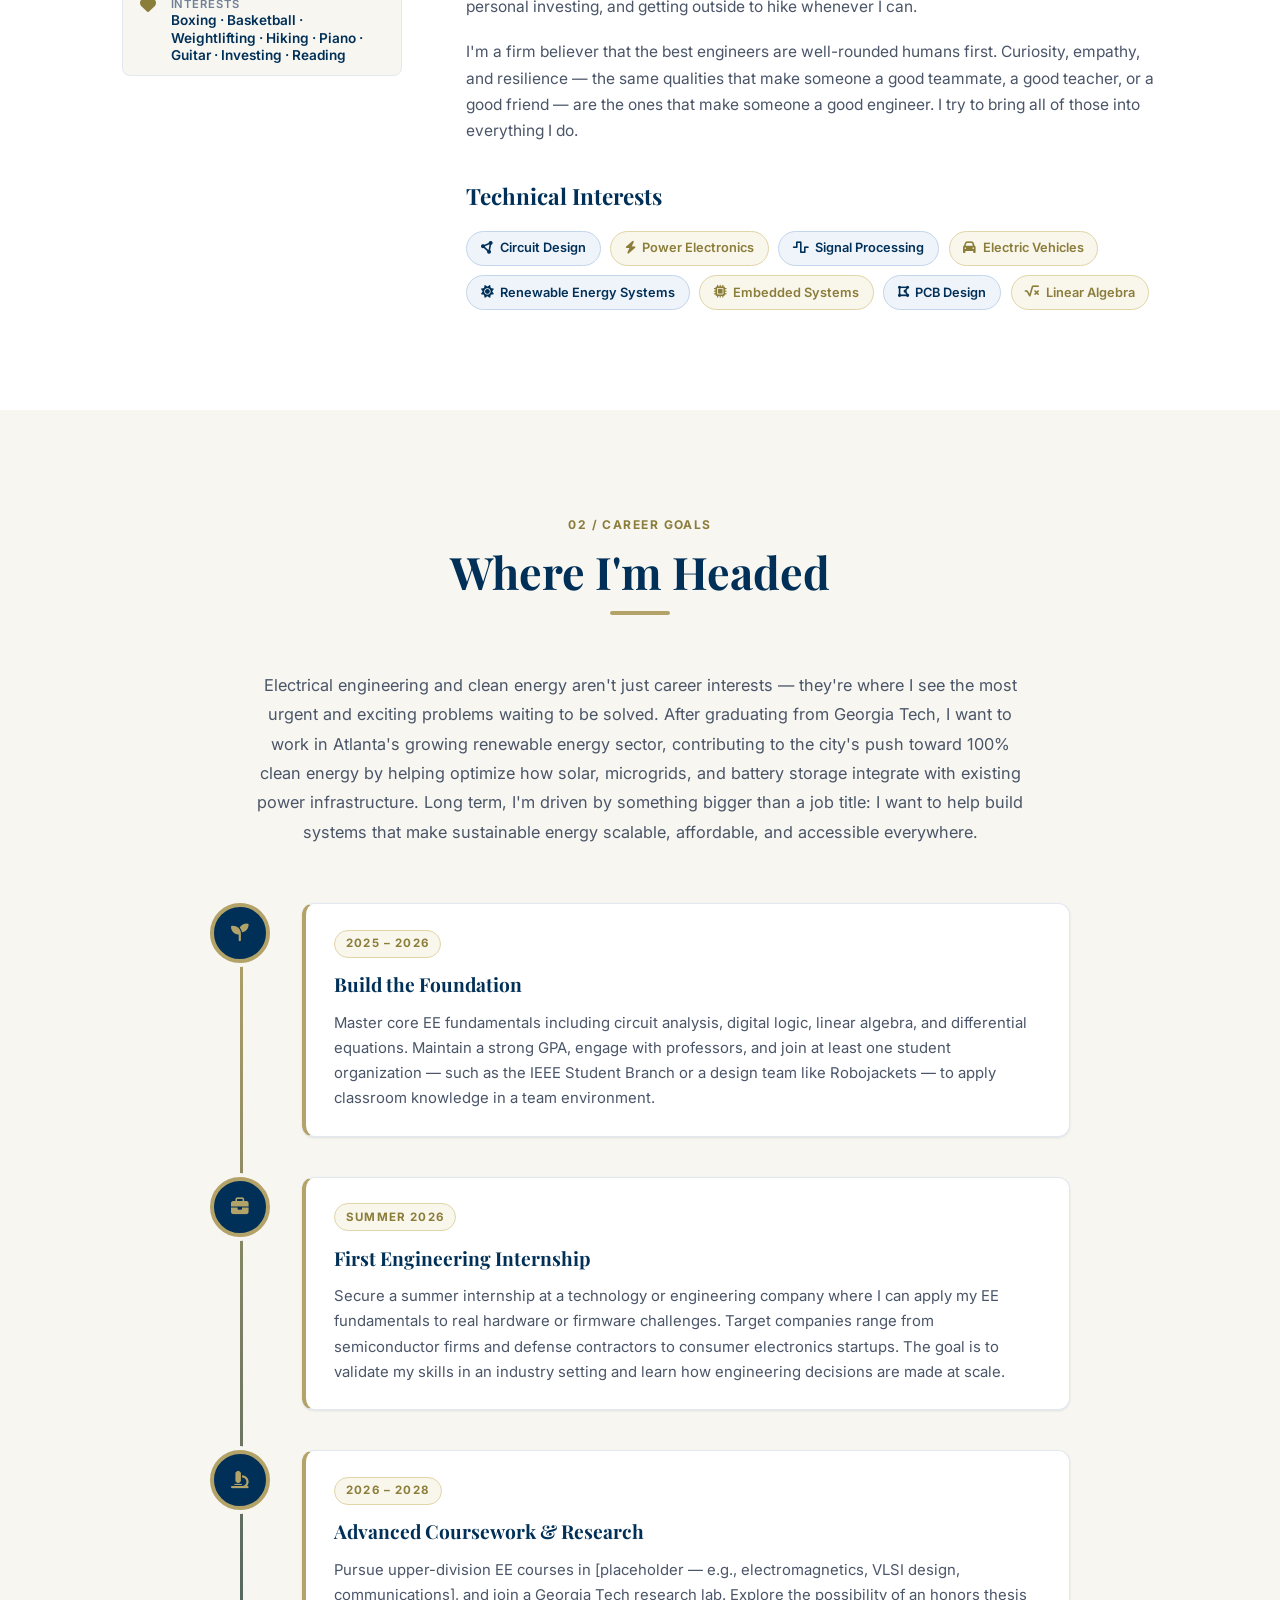
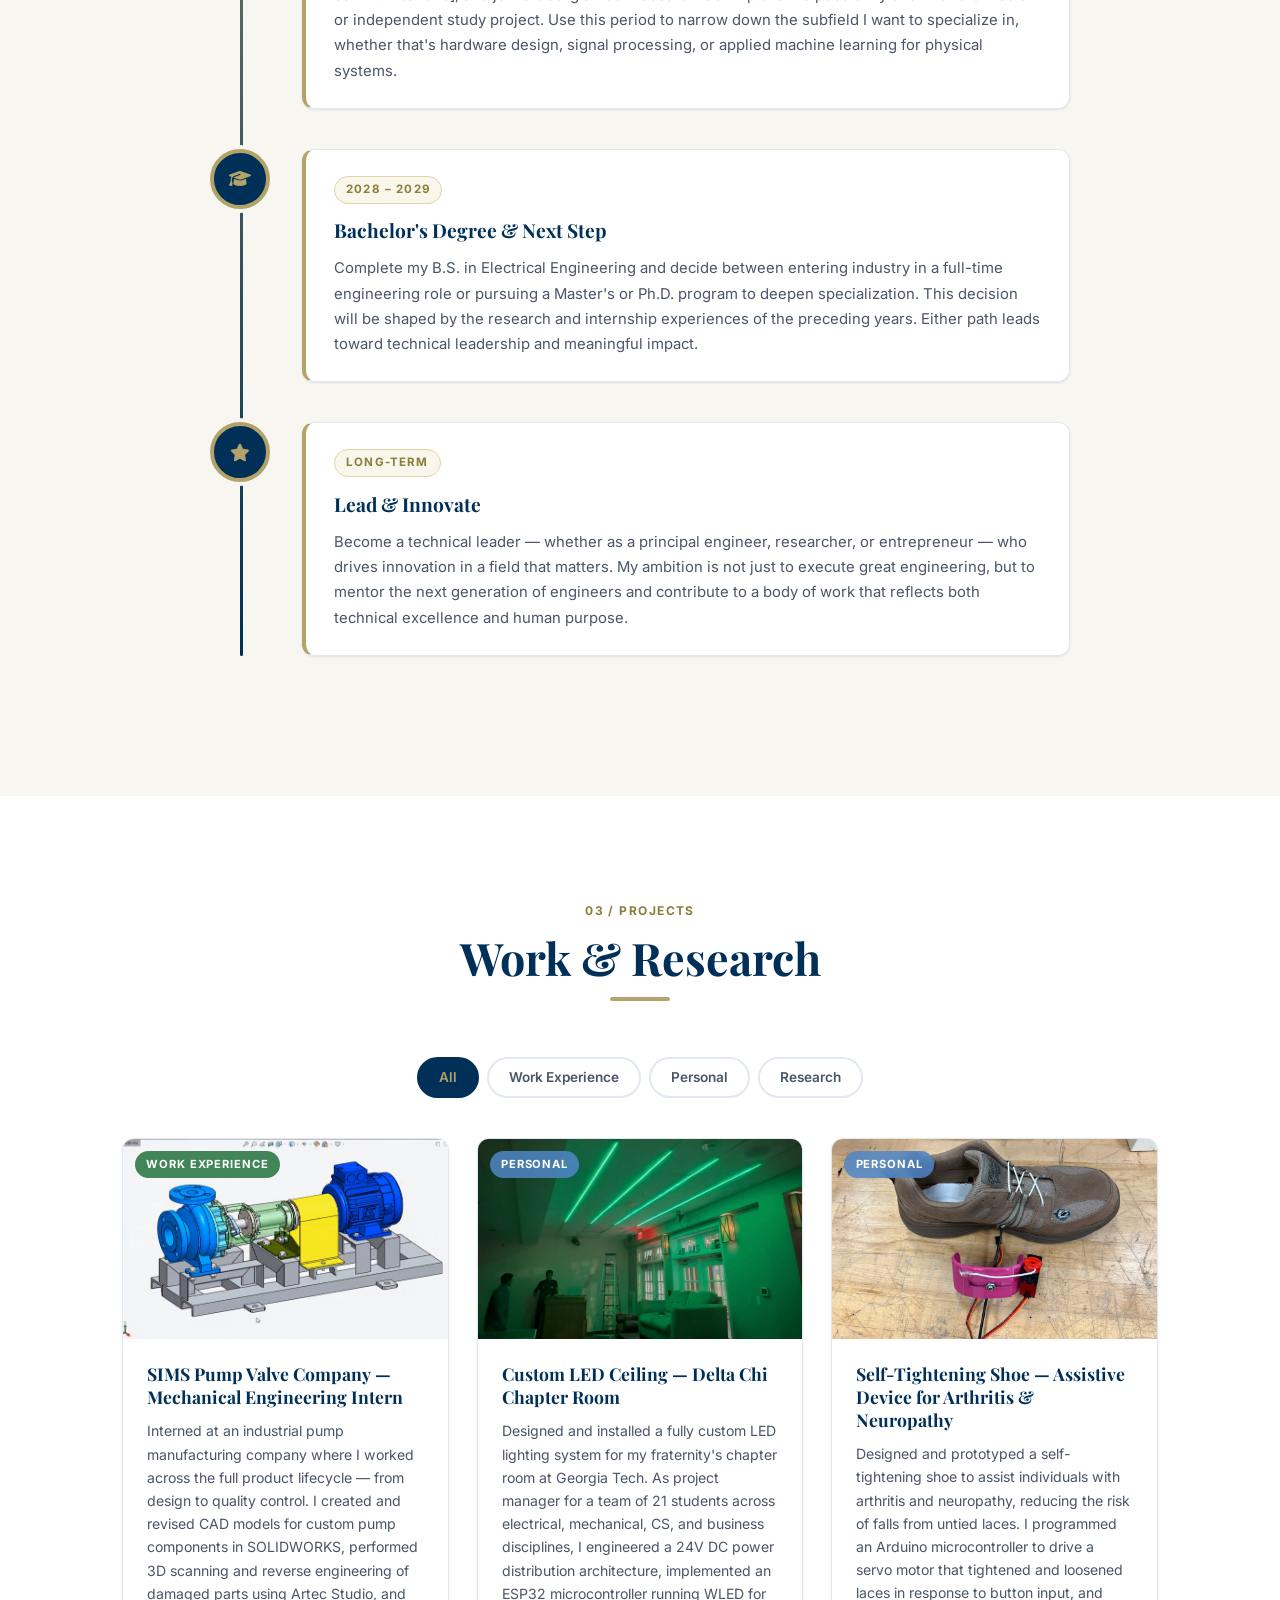
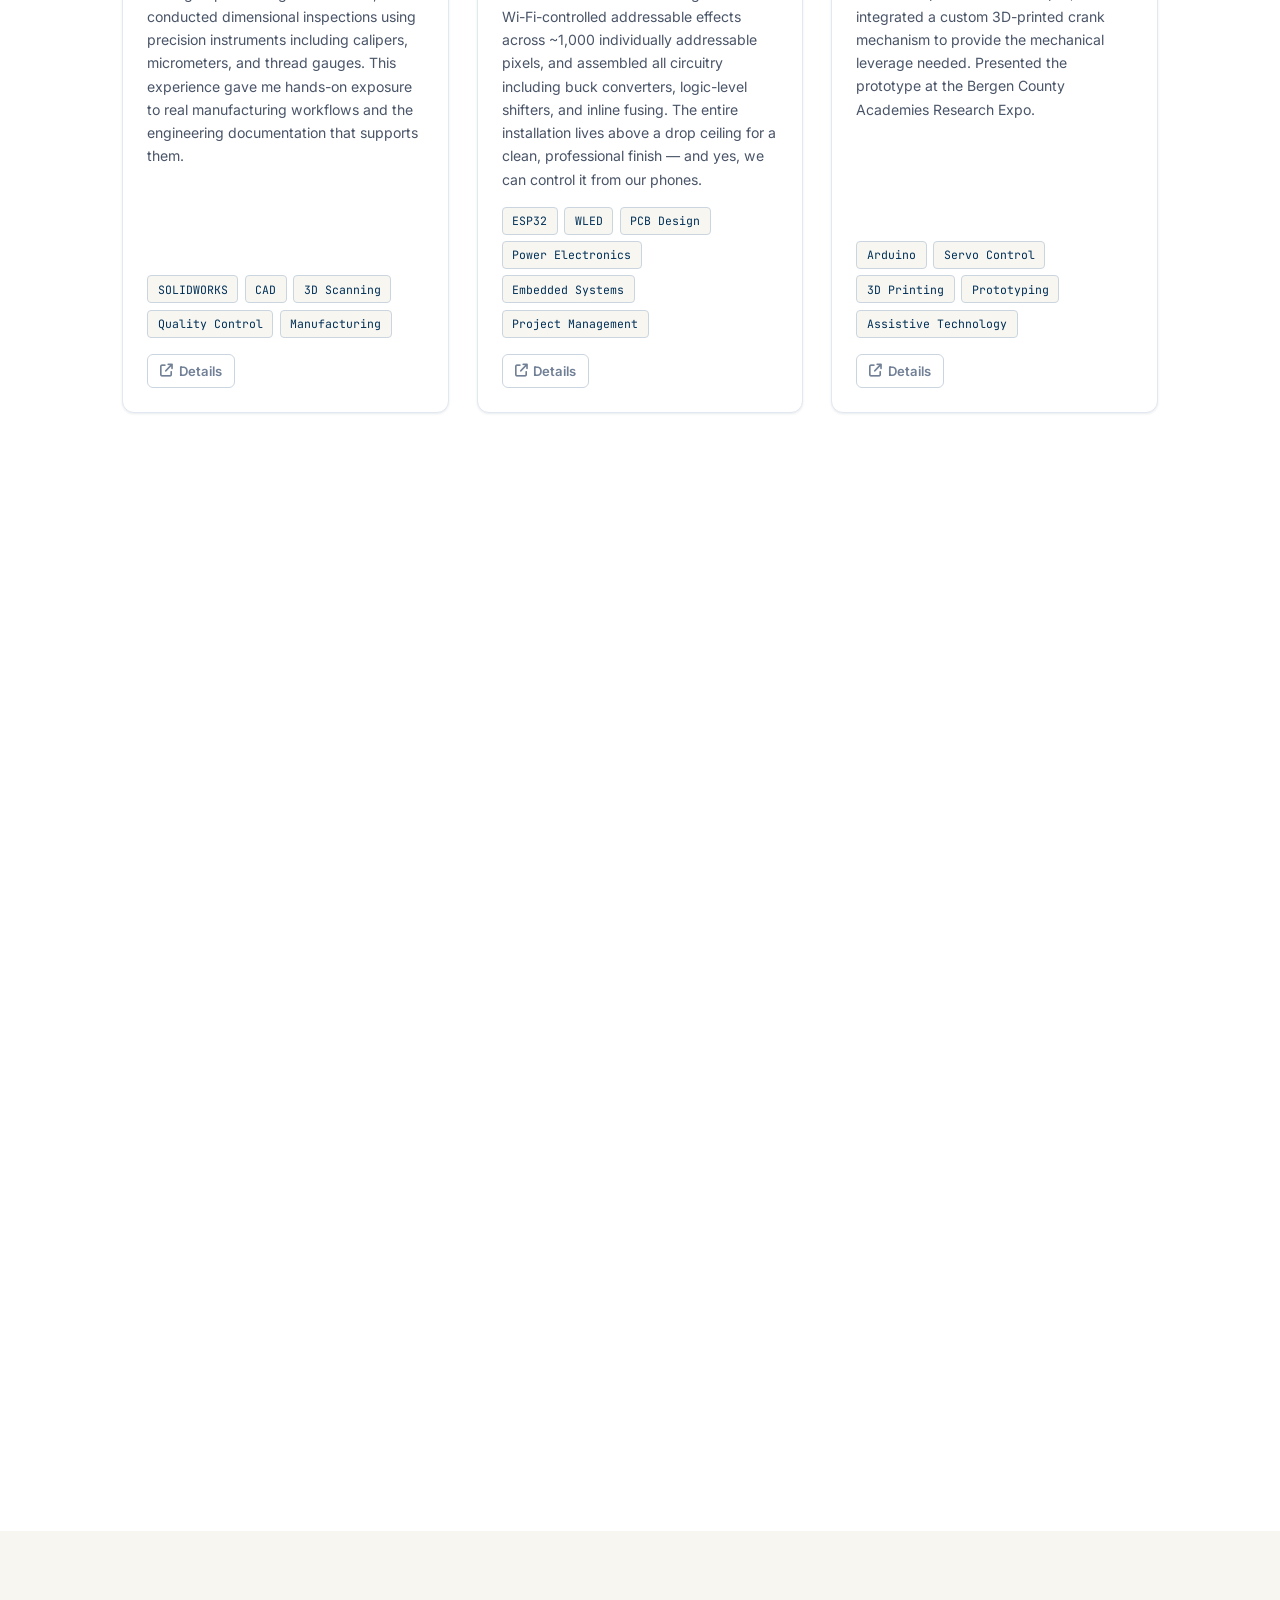
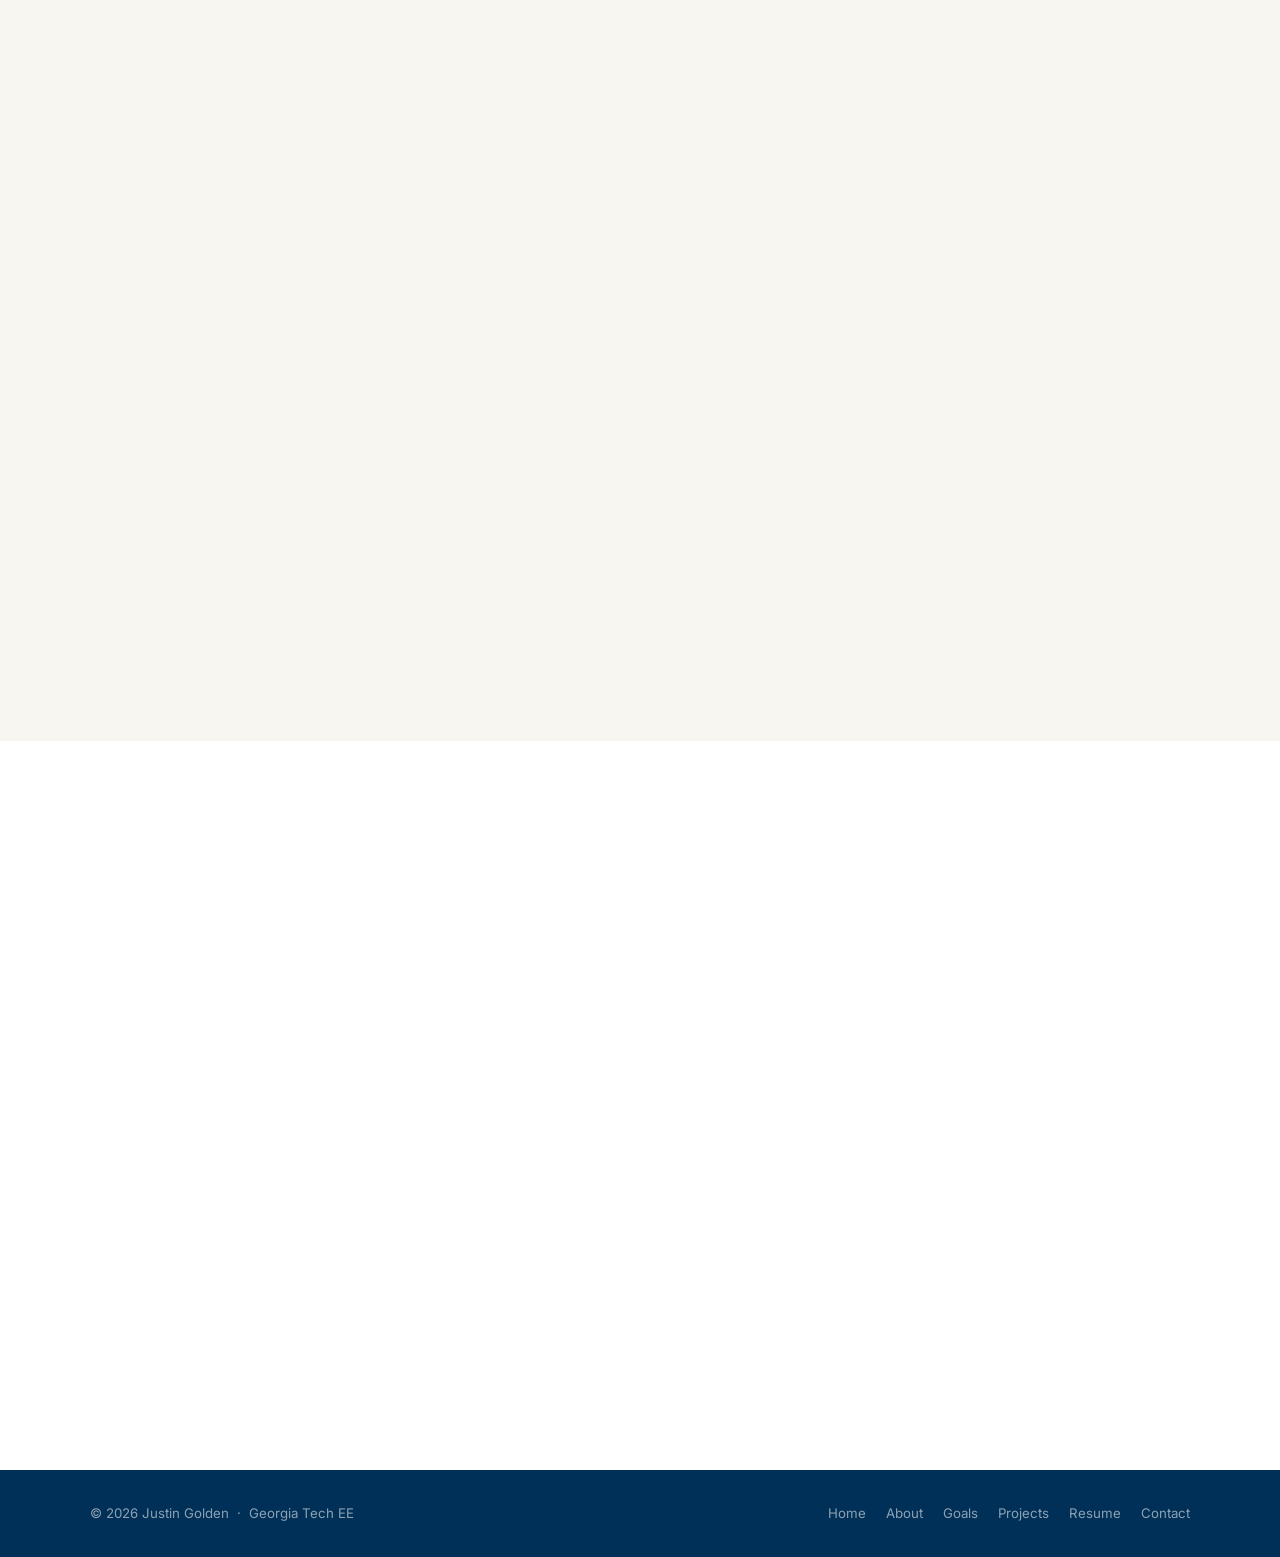
==== commit b5bb1b53: "Fixed image crop and interests formatting" ====
--- a/index.html
+++ b/index.html
@@ -123,9 +123,7 @@
               <i class="fa-solid fa-heart stat-icon"></i>
               <div>
                 <p class="stat-label">Interests</p>
-                <p class="stat-value stat-interests"><span class="interest-cat">Active</span> Boxing · Basketball · Weightlifting · Hiking</p>
-                <p class="stat-value stat-interests"><span class="interest-cat">Music</span> Piano · Guitar</p>
-                <p class="stat-value stat-interests"><span class="interest-cat">Other</span> Investing · Reading</p>
+                <p class="stat-value">Boxing · Basketball · Weightlifting · Hiking · Piano · Guitar · Investing · Reading</p>
               </div>
             </div>
           </div>
--- a/css/styles.css
+++ b/css/styles.css
@@ -332,6 +332,7 @@
   width: 100%;
   height: 100%;
   object-fit: cover;
+  object-position: top center;
   border-radius: 50%;
   box-shadow: var(--shadow-lg);
   border: 5px solid white;
